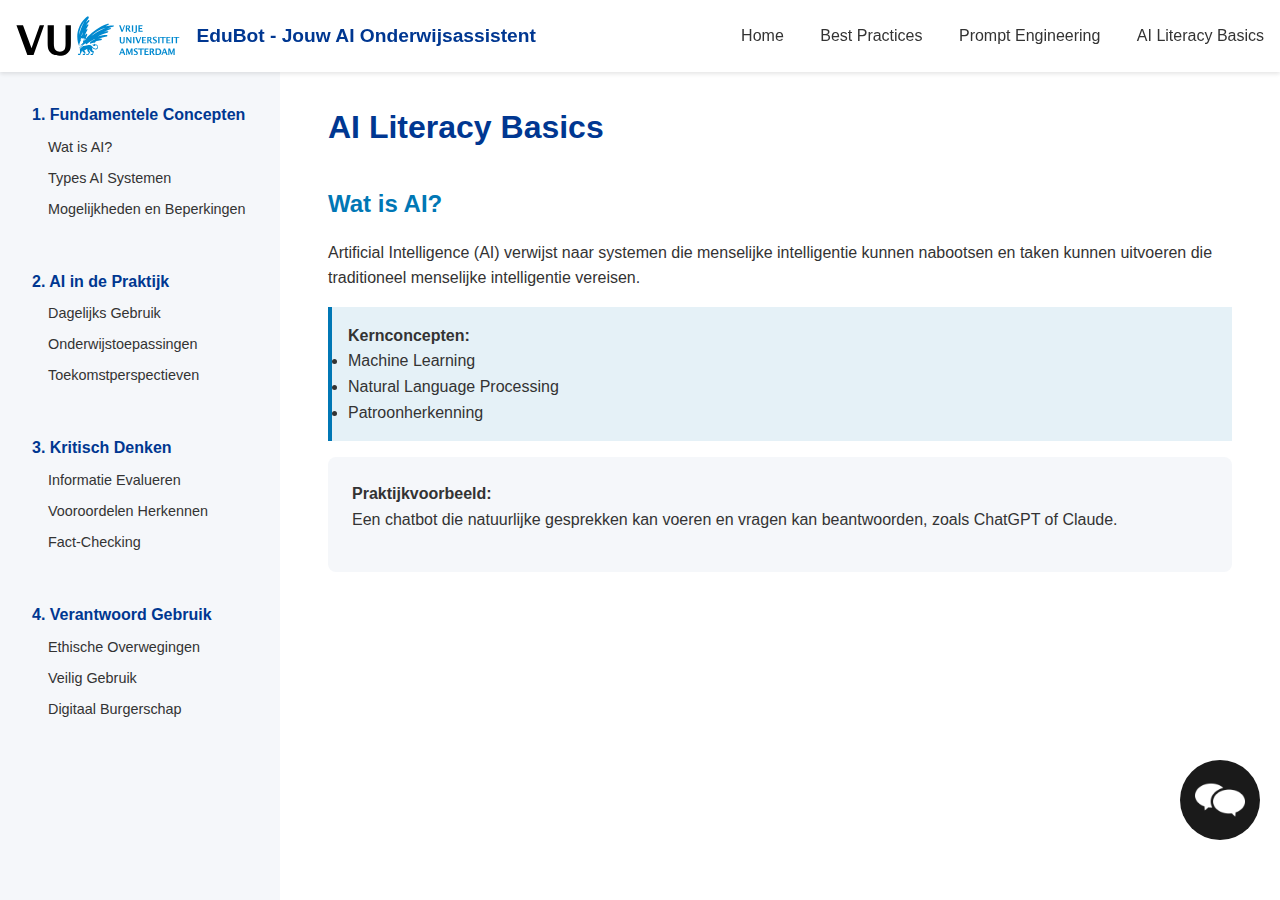
==== ai-literacy-basics.html @ 9614fad5 "Add CSS styles for article layout and chat interface" ====
<!DOCTYPE html>
<html lang="nl">
<head>
    <meta charset="UTF-8">
    <meta name="viewport" content="width=device-width, initial-scale=1.0">
    <title>AI Literacy Basics - EduBot</title>
    <link rel="stylesheet" href="article.css">
    <link rel="stylesheet" href="chatbot.css">
    <script type="importmap">
        {
          "imports": {
            "@google/generative-ai": "https://esm.run/@google/generative-ai"
          }
        }
    </script>
    <script type="module" src="main.js"></script>
</head>
<body>
    <section class="chat-window">
        <button class="close">x close</button>
        <div class="chat">
            <div class="model">
                <p>Hi, how can I help you?</p>
            </div>
        </div>
        <div class="input-area">
            <input placeholder="Ask me anything..." type="text">
            <button>
                <img src="send-icon.png" alt="Send">
            </button>
        </div>
    </section>

    <div class="chat-button">
        <img src="chat-icon.png" alt="Chat">
    </div>
    <header>
        <div class="header-content">
            <a href="index.html" class="logo">
                <img src="VU-logo-nobg.svg" alt="VU Logo" style="height: 40px;">
                EduBot - Jouw AI Onderwijsassistent
            </a>
            <nav>
                <a href="index.html">Home</a>
                <a href="best-practices.html">Best Practices</a>
                <a href="prompt-engineering.html">Prompt Engineering</a>
                <a href="ai-literacy-basics.html">AI Literacy Basics</a>
            </nav>
        </div>
    </header>
    <div class="container">
        <aside class="sidebar">
            <nav class="sidebar-nav">
                <div class="module-section">
                    <div class="module-title">1. Fundamentele Concepten</div>
                    <div class="module-items">
                        <a href="#what-is-ai">Wat is AI?</a>
                        <a href="#types">Types AI Systemen</a>
                        <a href="#capabilities">Mogelijkheden en Beperkingen</a>
                    </div>
                </div>
                <div class="module-section">
                    <div class="module-title">2. AI in de Praktijk</div>
                    <div class="module-items">
                        <a href="#daily-use">Dagelijks Gebruik</a>
                        <a href="#education">Onderwijstoepassingen</a>
                        <a href="#future">Toekomstperspectieven</a>
                    </div>
                </div>
                <div class="module-section">
                    <div class="module-title">3. Kritisch Denken</div>
                    <div class="module-items">
                        <a href="#evaluation">Informatie Evalueren</a>
                        <a href="#bias">Vooroordelen Herkennen</a>
                        <a href="#fact-checking">Fact-Checking</a>
                    </div>
                </div>
                <div class="module-section">
                    <div class="module-title">4. Verantwoord Gebruik</div>
                    <div class="module-items">
                        <a href="#ethics">Ethische Overwegingen</a>
                        <a href="#safety">Veilig Gebruik</a>
                        <a href="#digital-citizenship">Digitaal Burgerschap</a>
                    </div>
                </div>
            </nav>
        </aside>
        <main>
            <h1>AI Literacy Basics</h1>
            
            <section id="what-is-ai" class="content-section">
                <h2>Wat is AI?</h2>
                <p>Artificial Intelligence (AI) verwijst naar systemen die menselijke intelligentie kunnen nabootsen en taken kunnen uitvoeren die traditioneel menselijke intelligentie vereisen.</p>
                
                <div class="tip-box">
                    <strong>Kernconcepten:</strong>
                    <ul>
                        <li>Machine Learning</li>
                        <li>Natural Language Processing</li>
                        <li>Patroonherkenning</li>
                    </ul>
                </div>

                <div class="example-box">
                    <strong>Praktijkvoorbeeld:</strong>
                    <p>Een chatbot die natuurlijke gesprekken kan voeren en vragen kan beantwoorden, zoals ChatGPT of Claude.</p>
                </div>
            </section>

            <!-- Additional sections would continue here -->
        </main>
    </div>
</body>
</html>
---- article.css ----
:root {
    --primary-color: #0077B5;
    --secondary-color: #003791;
    --background-light: #f5f7fa;
    --text-color: #333;
    --sidebar-width: 280px;
}

* {
    margin: 0;
    padding: 0;
    box-sizing: border-box;
}

body {
    font-family: 'Segoe UI', Tahoma, Geneva, Verdana, sans-serif;
    line-height: 1.6;
    color: var(--text-color);
}

header {
    background-color: white;
    box-shadow: 0 2px 4px rgba(0,0,0,0.1);
    position: fixed;
    width: 100%;
    top: 0;
    z-index: 1000;
}

.header-content {
    max-width: 1400px;
    margin: 0 auto;
    padding: 1rem;
    display: flex;
    justify-content: space-between;
    align-items: center;
}

.logo {
    display: flex;
    align-items: center;
    text-decoration: none;
    color: var(--secondary-color);
    font-weight: bold;
    font-size: 1.2rem;
    gap: 1rem;
}

header nav a {
    color: var(--text-color);
    text-decoration: none;
    margin-left: 2rem;
    transition: color 0.3s;
}

header nav a:hover {
    color: var(--primary-color);
}

.container {
    display: flex;
    margin-top: 70px;
}

.sidebar {
    width: var(--sidebar-width);
    height: calc(100vh - 70px);
    position: fixed;
    background-color: var(--background-light);
    padding: 2rem;
    overflow-y: auto;
}

.sidebar-nav {
    display: flex;
    flex-direction: column;
    gap: 1rem;
}

.module-section {
    margin-bottom: 2rem;
}

.module-title {
    font-weight: bold;
    color: var(--secondary-color);
    margin-bottom: 0.5rem;
    cursor: pointer;
}

.module-items {
    display: flex;
    flex-direction: column;
    gap: 0.5rem;
    margin-left: 1rem;
}

.module-items a {
    color: var(--text-color);
    text-decoration: none;
    font-size: 0.9rem;
    transition: color 0.3s;
}

.module-items a:hover {
    color: var(--primary-color);
}

main {
    margin-left: var(--sidebar-width);
    padding: 2rem 3rem;
    max-width: 1200px;
}

.content-section {
    margin-bottom: 3rem;
}

h1 {
    color: var(--secondary-color);
    margin-bottom: 1.5rem;
}

h2 {
    color: var(--primary-color);
    margin: 2rem 0 1rem;
}

p {
    margin-bottom: 1rem;
}

.example-box {
    background-color: var(--background-light);
    padding: 1.5rem;
    border-radius: 8px;
    margin: 1rem 0;
}

.tip-box {
    border-left: 4px solid var(--primary-color);
    padding: 1rem;
    background-color: rgba(0,119,181,0.1);
    margin: 1rem 0;
}
---- chatbot.css ----
:root {
    --grey: #f5f5f5;
    --blue: #3d88f9;
    --black: #1a1a1a;
}

body.chat-open {
    .chat-window {
        display: flex;
    }
}

.chat-button {
    position: absolute;
    bottom: 60px;
    right: 20px;
    z-index: 998;
    background-color: var(--black);
    color: white;
    height: 80px;
    width: 80px;
    border-radius: 100%;
    display: flex;
    justify-content: center;
    align-items: center;
    cursor: pointer;

    img {
        width: 50px;
    };

    &:hover {
        box-shadow: rgba(0, 0, 0, 0.24) 0px 3px 8px;
    }
}

.chat-window {

    * {
        font-family: "Raleway", sans-serif;
    }
    display: none;
    box-shadow: rgba(0, 0, 0, 0.24) 0px 3px 8px;
    border-radius: 20px;
    background-color: white;
    z-index: 999;
    position: absolute;
    bottom: 60px;
    right: 20px;
    height: 600px;
    width: 360px;
    flex-direction: column;
    justify-content: space-between;

    .close {
        border: none;
        padding: 8px 0;
        background-color: var(--black);
        color: white;
        border-radius: 20px 20px 0 0;
        cursor: pointer;
    }

    .chat {
        flex: 1;
        padding: 0 8px;
        overflow-y: scroll;
        
        p {
            border-radius: 20px;
            width: 80%;
            margin: 8px 0;
            font-size: 16px;
            padding: 16px;
        } 

        div.model {

            p {
                background-color: var(--grey);
            }
        }

        div.user {
            display: flex;
            justify-content: flex-end;

            p {
                background-color: var(--blue);
                color: white;
            }
        }
        div.error {
            p {
                color: red;
                text-align: center;
                font-size: 14px;
            }
        }
    }

    .input-area {
        height: 70px;
        display: flex;
        justify-content: center;
        align-items: center;
        padding: 0 8px;
        border-top: 1px solid lightgray;

        input {
            height: 40px;
            flex: 1;
            border: none;
            background-color: var(--grey);
            border-radius: 20px;
            padding-left: 20px;
            font-size: 16px;
        }

        button {
            height: 40px;
            width: 40px;
            border-radius: 100%;
            border: none;
            margin-left: 12px;
            background-color: var(--blue);
            color: white;
            display: flex;
            justify-content: center;
            align-items: center;
            cursor: pointer;

            img {
                width: 18px
            }

            &:hover {
                box-shadow: rgba(0, 0, 0, 0.24) 0px 3px 8px;
            }
        }
    }
}


.loader {
    width: 40px;
    opacity: 0.4;
    aspect-ratio: 4;
    background: radial-gradient(circle closest-side,#000 90%,#0000) 0/calc(100%/3) 100% space;
    clip-path: inset(0 100% 0 0);
    animation: l1 1.5s steps(4) infinite;
  }
  @keyframes l1 {to{clip-path: inset(0 -34% 0 0)}}
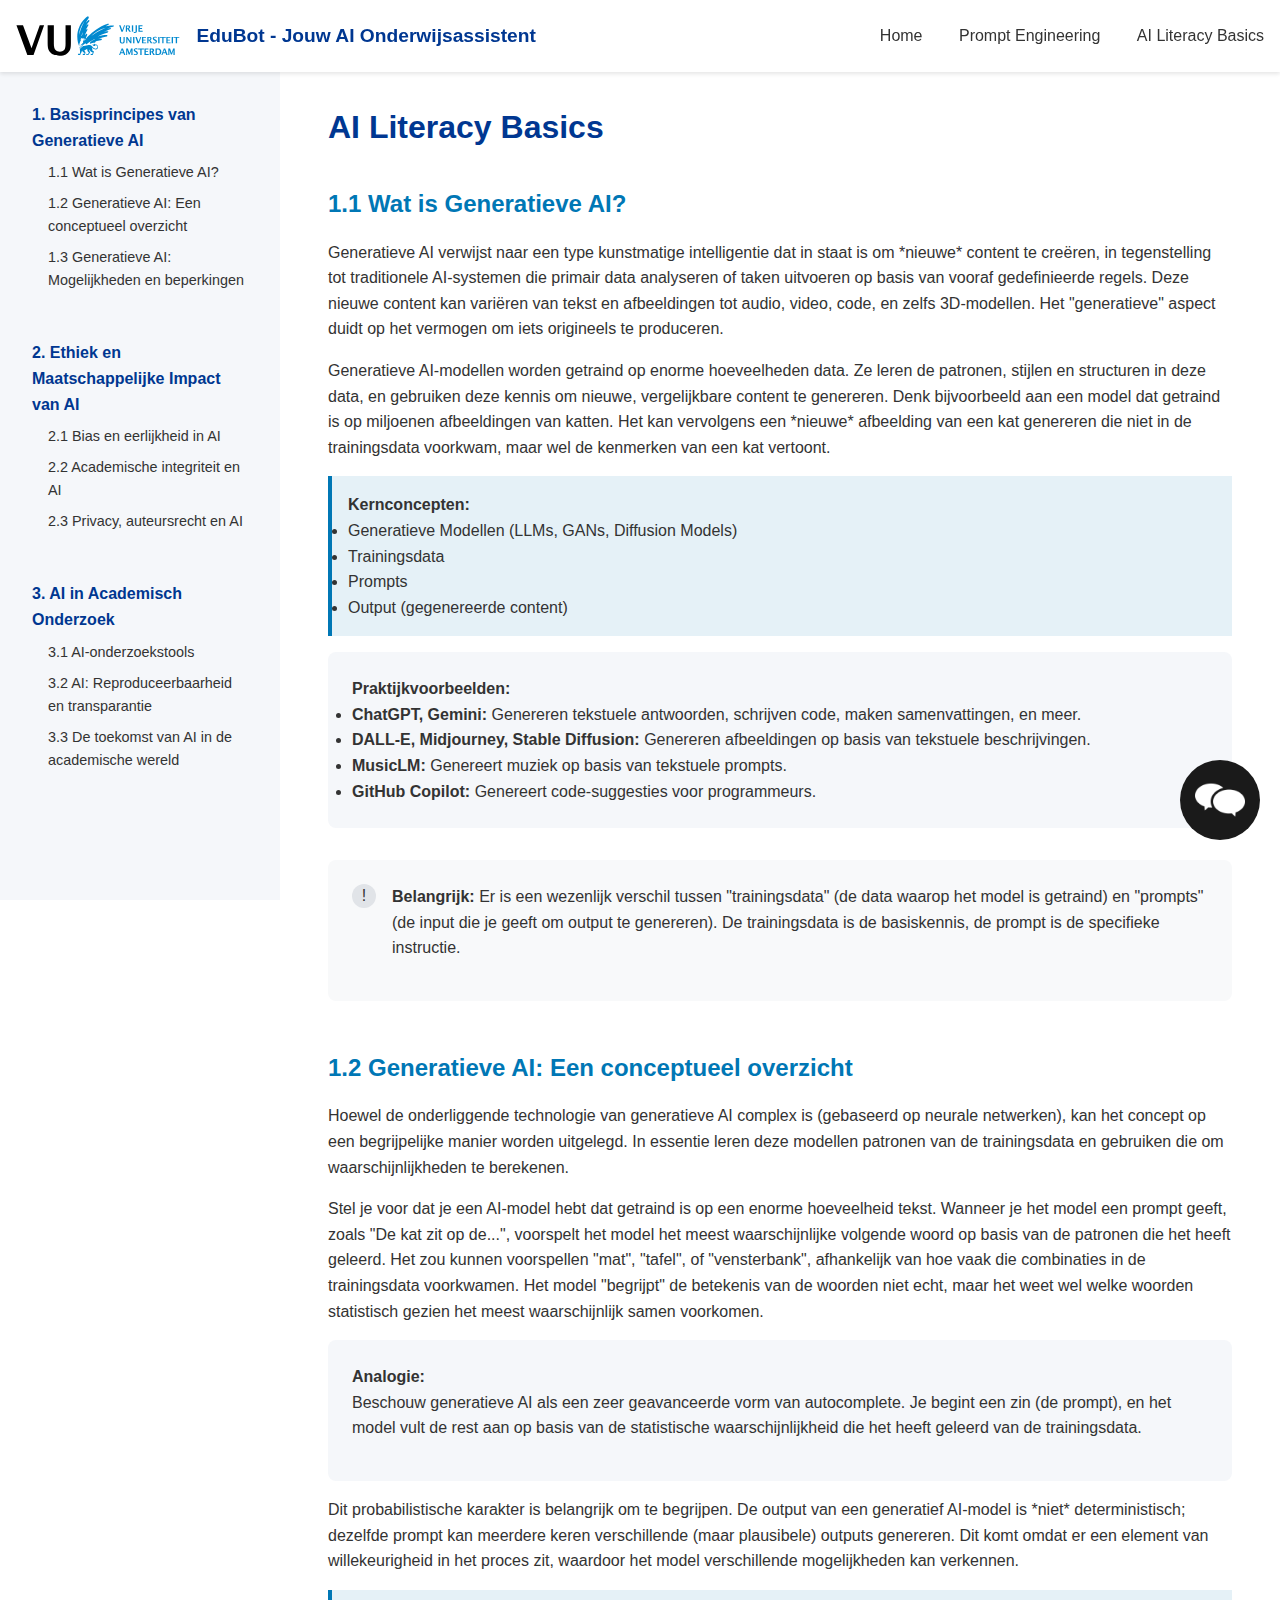
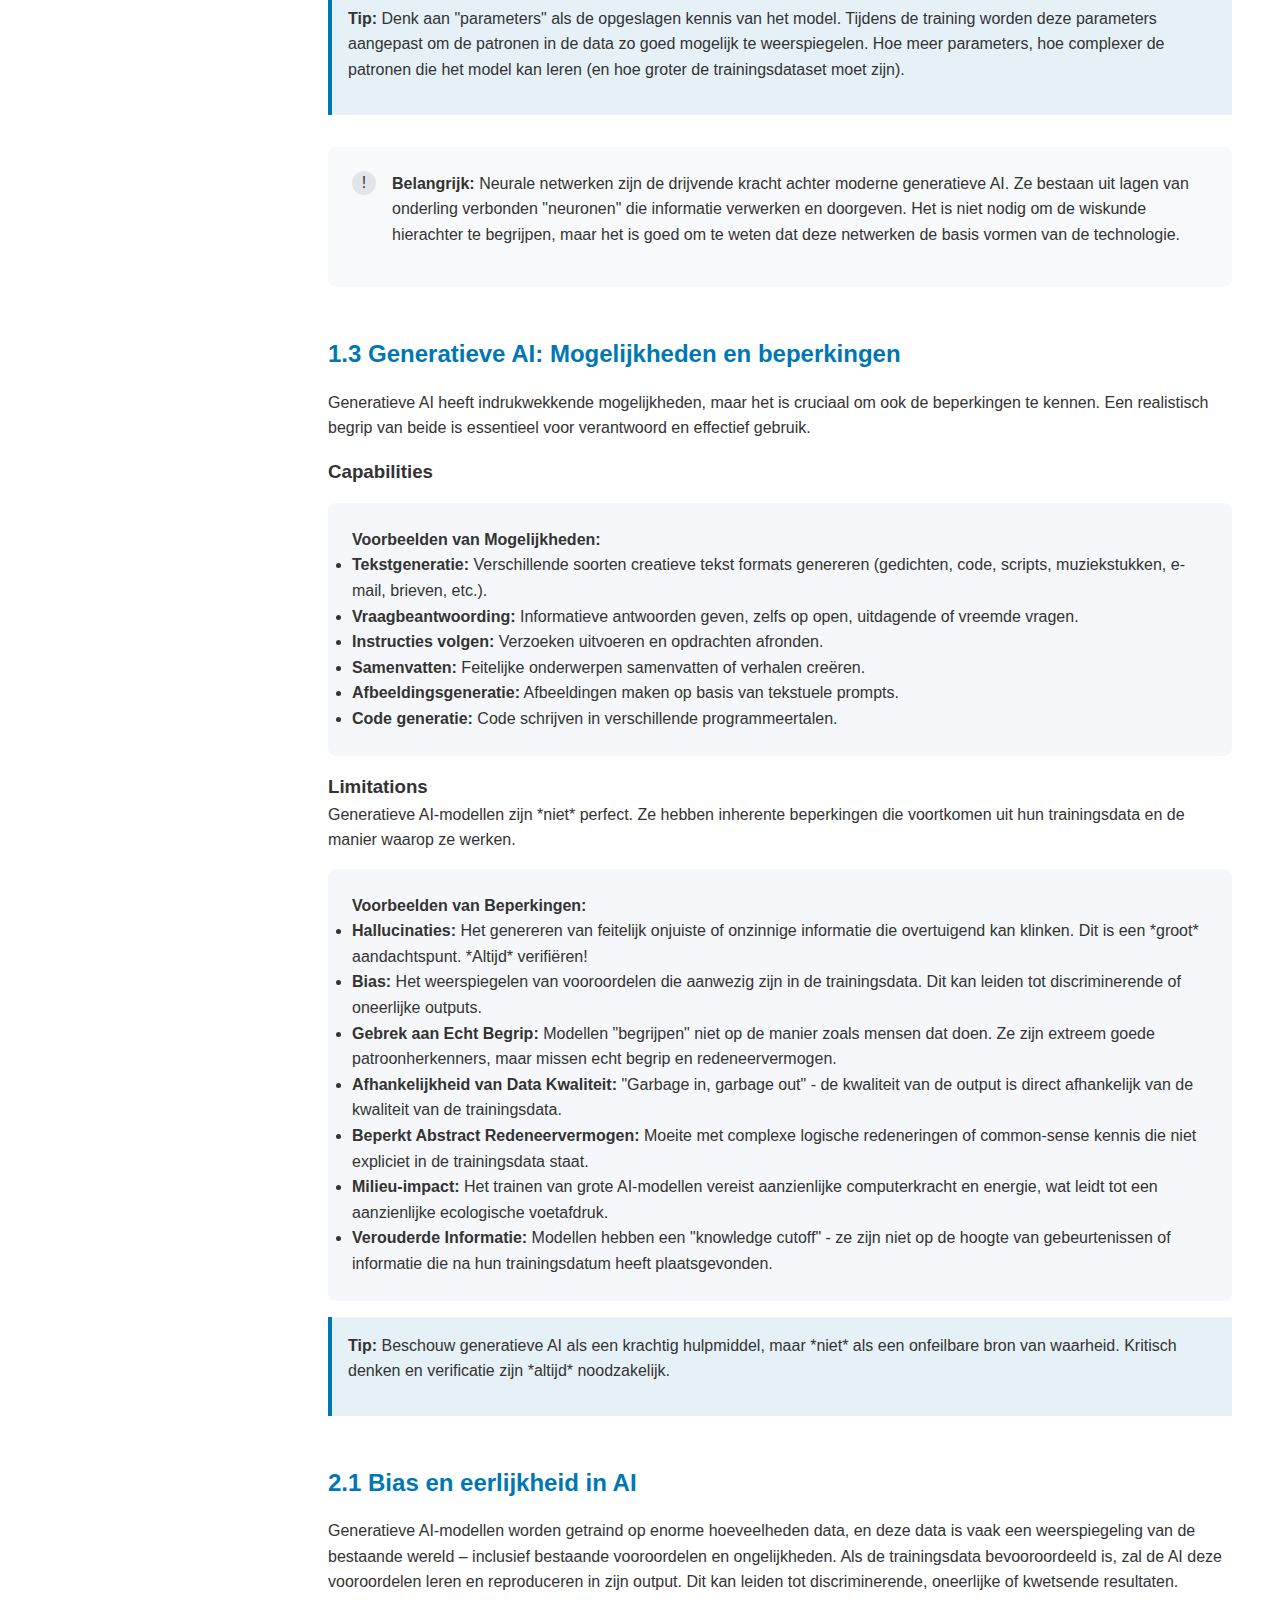
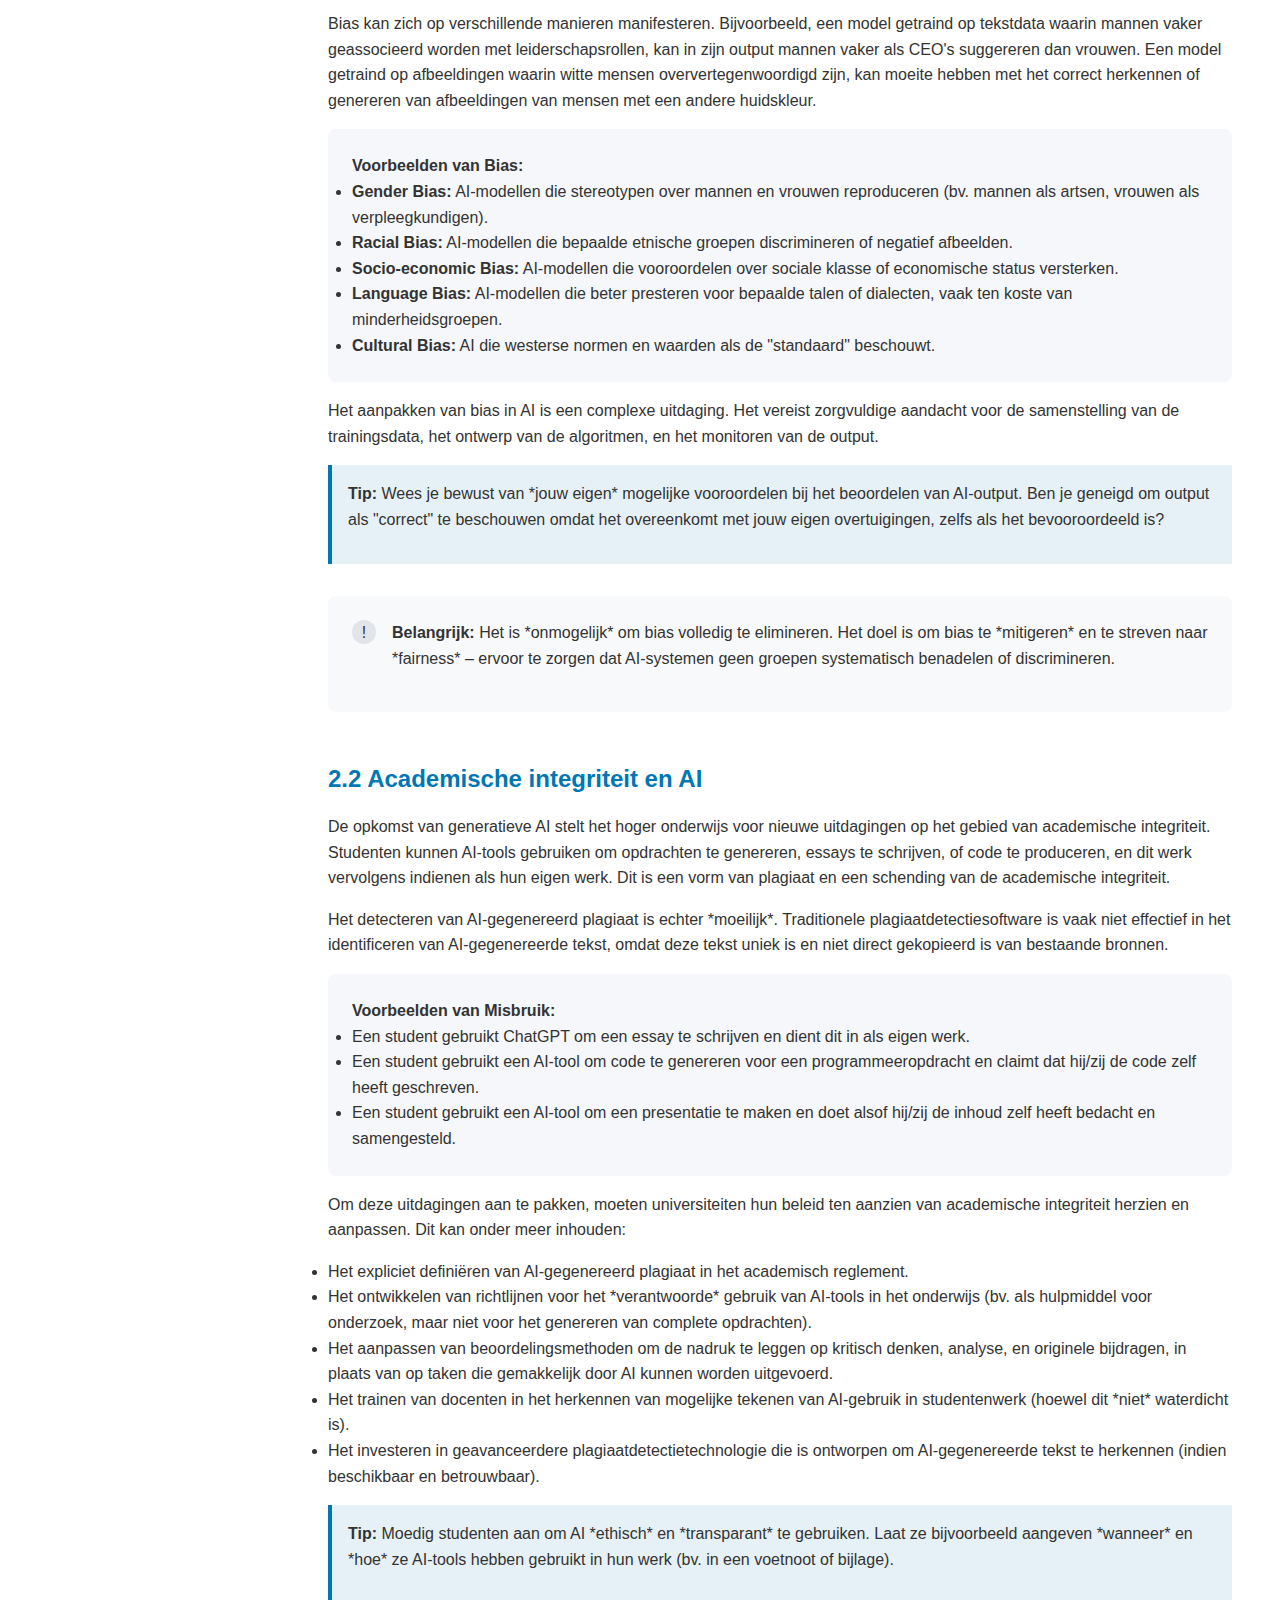
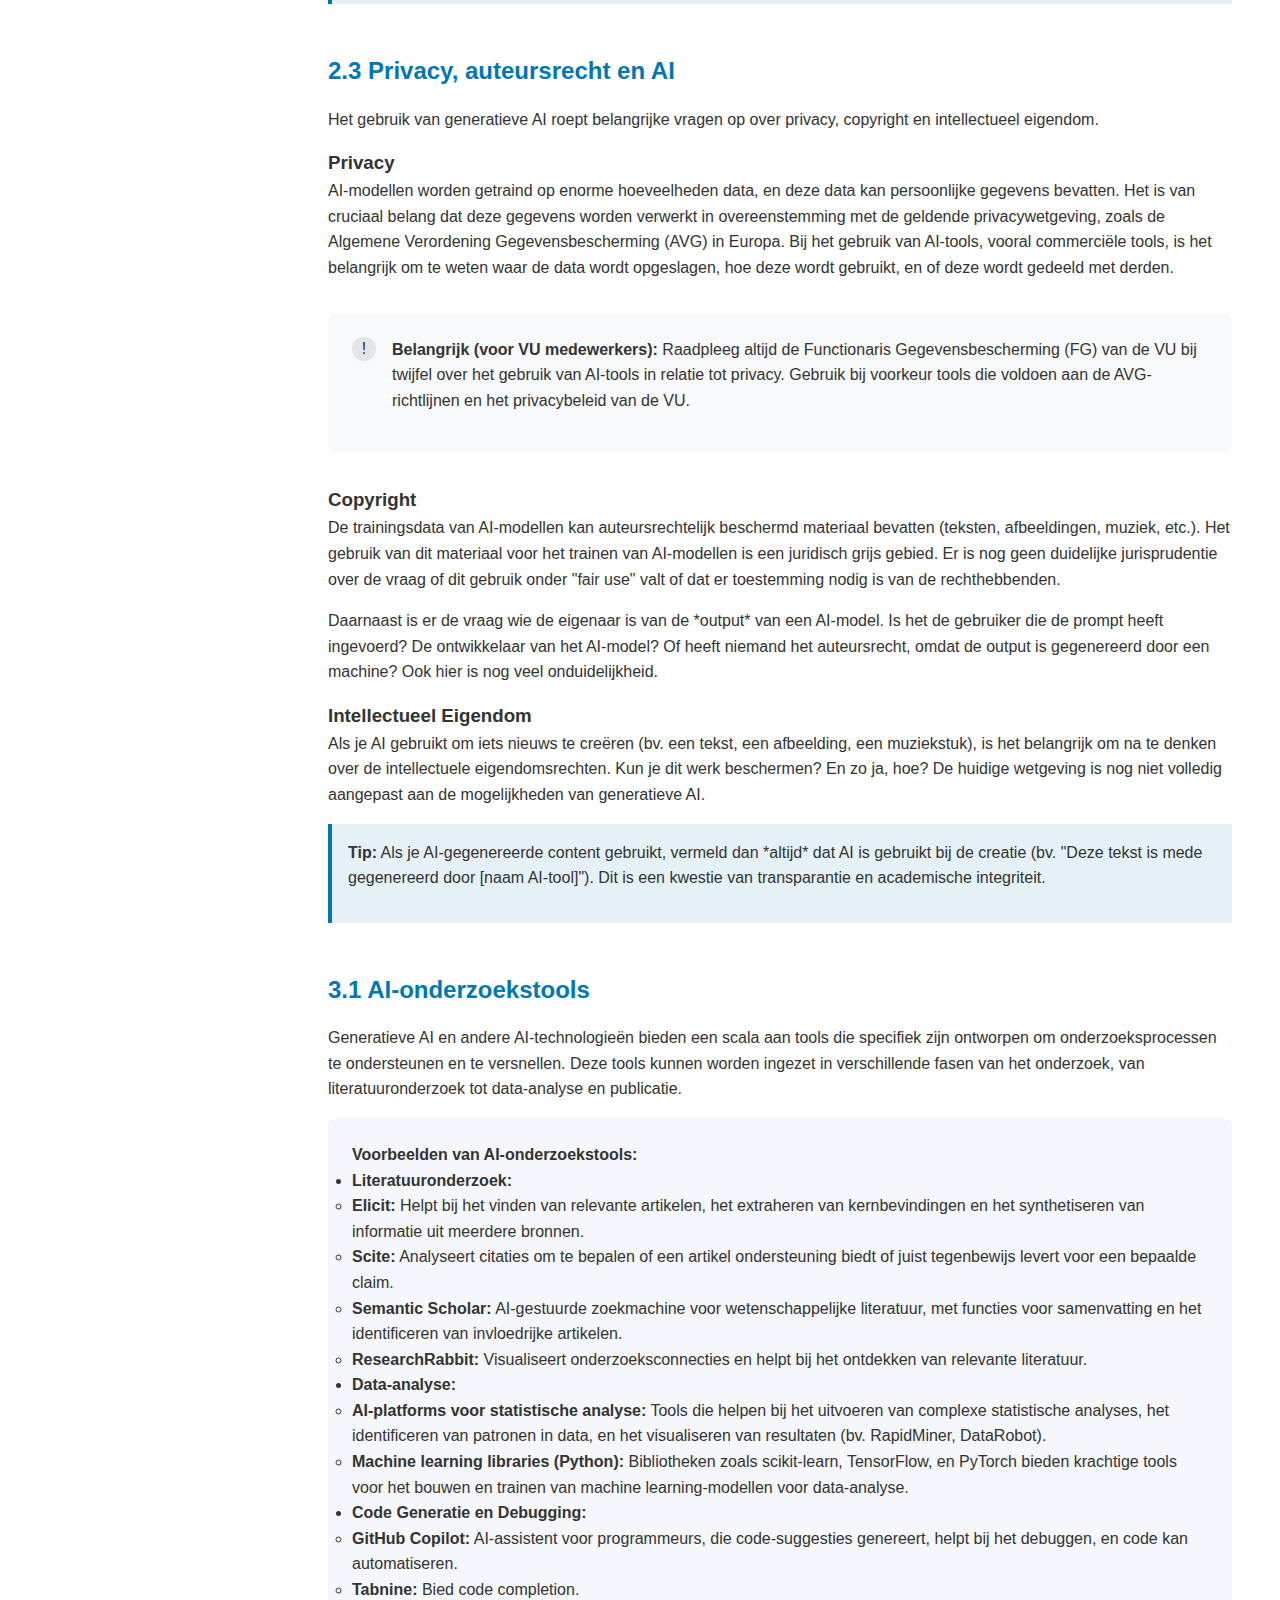
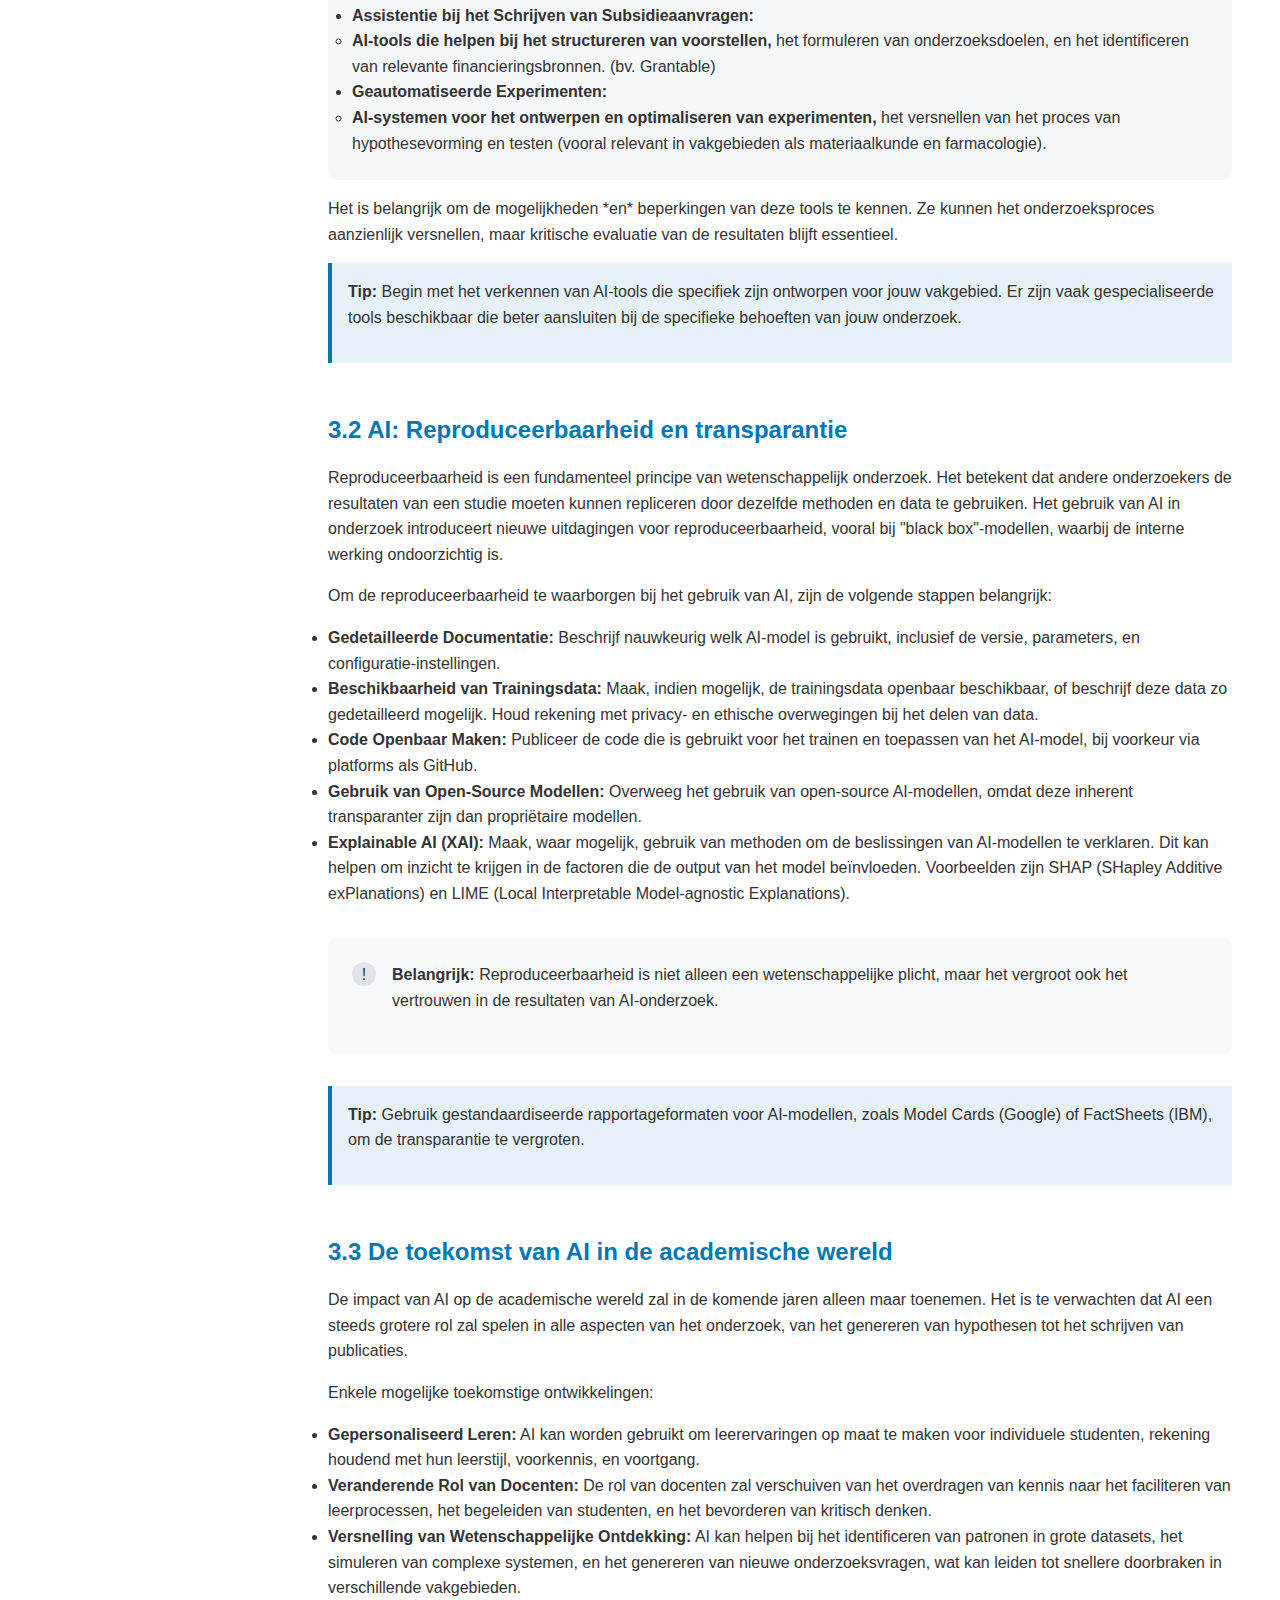
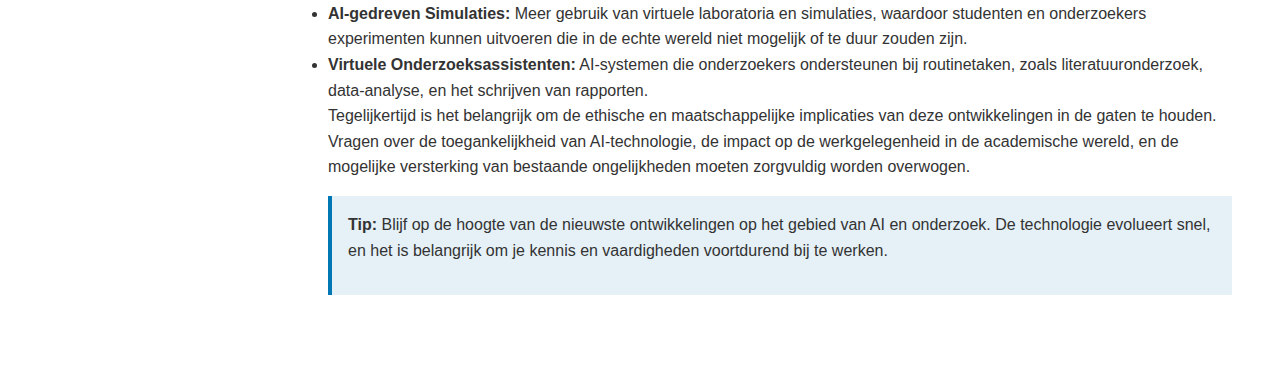
==== commit 5e0ac3db: "Add .gitignore and restructure file paths for images and styles" ====
--- a/ai-literacy-basics.html
+++ b/ai-literacy-basics.html
@@ -1,11 +1,12 @@
 <!DOCTYPE html>
 <html lang="nl">
+
 <head>
     <meta charset="UTF-8">
     <meta name="viewport" content="width=device-width, initial-scale=1.0">
     <title>AI Literacy Basics - EduBot</title>
-    <link rel="stylesheet" href="article.css">
-    <link rel="stylesheet" href="chatbot.css">
+    <link rel="stylesheet" href="css/article.css">
+    <link rel="stylesheet" href="css/chatbot.css">
     <script type="importmap">
         {
           "imports": {
@@ -15,6 +16,7 @@
     </script>
     <script type="module" src="main.js"></script>
 </head>
+
 <body>
     <section class="chat-window">
         <button class="close">x close</button>
@@ -26,23 +28,22 @@
         <div class="input-area">
             <input placeholder="Ask me anything..." type="text">
             <button>
-                <img src="send-icon.png" alt="Send">
+                <img src="images/send-icon.png" alt="Send">
             </button>
         </div>
     </section>
 
     <div class="chat-button">
-        <img src="chat-icon.png" alt="Chat">
+        <img src="images/chat-icon.png" alt="Chat">
     </div>
     <header>
         <div class="header-content">
             <a href="index.html" class="logo">
-                <img src="VU-logo-nobg.svg" alt="VU Logo" style="height: 40px;">
+                <img src="images/VU-logo-nobg.svg" alt="VU Logo" style="height: 40px;">
                 EduBot - Jouw AI Onderwijsassistent
             </a>
             <nav>
                 <a href="index.html">Home</a>
-                <a href="best-practices.html">Best Practices</a>
                 <a href="prompt-engineering.html">Prompt Engineering</a>
                 <a href="ai-literacy-basics.html">AI Literacy Basics</a>
             </nav>
@@ -52,63 +53,379 @@
         <aside class="sidebar">
             <nav class="sidebar-nav">
                 <div class="module-section">
-                    <div class="module-title">1. Fundamentele Concepten</div>
+                    <div class="module-title">1. Basisprincipes van Generatieve AI</div>
                     <div class="module-items">
-                        <a href="#what-is-ai">Wat is AI?</a>
-                        <a href="#types">Types AI Systemen</a>
-                        <a href="#capabilities">Mogelijkheden en Beperkingen</a>
+                        <a href="#generative-ai-what">1.1 Wat is Generatieve AI?</a>
+                        <a href="#generative-ai-overview">1.2 Generatieve AI: Een conceptueel overzicht</a>
+                        <a href="#generative-ai-capabilities">1.3 Generatieve AI: Mogelijkheden en beperkingen</a>
                     </div>
                 </div>
                 <div class="module-section">
-                    <div class="module-title">2. AI in de Praktijk</div>
+                    <div class="module-title">2. Ethiek en Maatschappelijke Impact van AI</div>
                     <div class="module-items">
-                        <a href="#daily-use">Dagelijks Gebruik</a>
-                        <a href="#education">Onderwijstoepassingen</a>
-                        <a href="#future">Toekomstperspectieven</a>
+                        <a href="#bias-and-fairness">2.1 Bias en eerlijkheid in AI</a>
+                        <a href="#academic-integrity">2.2 Academische integriteit en AI</a>
+                        <a href="#privacy-copyright">2.3 Privacy, auteursrecht en AI</a>
                     </div>
                 </div>
                 <div class="module-section">
-                    <div class="module-title">3. Kritisch Denken</div>
+                    <div class="module-title">3. AI in Academisch Onderzoek</div>
                     <div class="module-items">
-                        <a href="#evaluation">Informatie Evalueren</a>
-                        <a href="#bias">Vooroordelen Herkennen</a>
-                        <a href="#fact-checking">Fact-Checking</a>
-                    </div>
-                </div>
-                <div class="module-section">
-                    <div class="module-title">4. Verantwoord Gebruik</div>
-                    <div class="module-items">
-                        <a href="#ethics">Ethische Overwegingen</a>
-                        <a href="#safety">Veilig Gebruik</a>
-                        <a href="#digital-citizenship">Digitaal Burgerschap</a>
+                        <a href="#ai-research-tools">3.1 AI-onderzoekstools</a>
+                        <a href="#ai-reproducibility">3.2 AI: Reproduceerbaarheid en transparantie</a>
+                        <a href="#ai-future">3.3 De toekomst van AI in de academische wereld</a>
                     </div>
                 </div>
             </nav>
         </aside>
         <main>
             <h1>AI Literacy Basics</h1>
+
+            <section id="generative-ai-what" class="content-section">
+                <h2>1.1 Wat is Generatieve AI?</h2>
+                <p>
+                    Generatieve AI verwijst naar een type kunstmatige intelligentie dat in staat is om *nieuwe* content
+                    te creëren, in tegenstelling tot traditionele AI-systemen die primair data analyseren of taken
+                    uitvoeren op basis van vooraf gedefinieerde regels. Deze nieuwe content kan variëren van tekst en
+                    afbeeldingen tot audio, video, code, en zelfs 3D-modellen. Het "generatieve" aspect duidt op het
+                    vermogen om iets origineels te produceren.
+                </p>
+                <p>
+                    Generatieve AI-modellen worden getraind op enorme hoeveelheden data. Ze leren de patronen, stijlen
+                    en structuren in deze data, en gebruiken deze kennis om nieuwe, vergelijkbare content te genereren.
+                    Denk bijvoorbeeld aan een model dat getraind is op miljoenen afbeeldingen van katten. Het kan
+                    vervolgens een *nieuwe* afbeelding van een kat genereren die niet in de trainingsdata voorkwam, maar
+                    wel de kenmerken van een kat vertoont.
+                </p>
+
+                <div class="tip-box">
+                    <strong>Kernconcepten:</strong>
+                    <ul>
+                        <li>Generatieve Modellen (LLMs, GANs, Diffusion Models)</li>
+                        <li>Trainingsdata</li>
+                        <li>Prompts</li>
+                        <li>Output (gegenereerde content)</li>
+                    </ul>
+                </div>
+
+                <div class="example-box">
+                    <strong>Praktijkvoorbeelden:</strong>
+                    <ul>
+                        <li><strong>ChatGPT, Gemini:</strong> Genereren tekstuele antwoorden, schrijven code, maken
+                            samenvattingen, en meer.</li>
+                        <li><strong>DALL-E, Midjourney, Stable Diffusion:</strong> Genereren afbeeldingen op basis van
+                            tekstuele beschrijvingen.</li>
+                        <li><strong>MusicLM:</strong> Genereert muziek op basis van tekstuele prompts.</li>
+                        <li><strong>GitHub Copilot:</strong> Genereert code-suggesties voor programmeurs.</li>
+                    </ul>
+                </div>
+                <div class="note-box">
+                    <div class="note-icon">!</div>
+                    <div class="note-content">
+                        <p>
+                            <strong>Belangrijk:</strong> Er is een wezenlijk verschil tussen "trainingsdata" (de data
+                            waarop het model is getraind) en "prompts" (de input die je geeft om output te genereren).
+                            De trainingsdata is de basiskennis, de prompt is de specifieke instructie.
+                        </p>
+                    </div>
+                </div>
+            </section>
+
+            <section id="generative-ai-overview" class="content-section">
+                <h2>1.2 Generatieve AI: Een conceptueel overzicht</h2>
+                <p>
+                    Hoewel de onderliggende technologie van generatieve AI complex is (gebaseerd op neurale netwerken),
+                    kan het concept op een begrijpelijke manier worden uitgelegd. In essentie leren deze modellen
+                    patronen van de trainingsdata en gebruiken die om waarschijnlijkheden te berekenen.
+                </p>
+                <p>Stel je voor dat je een AI-model hebt dat getraind is op een enorme hoeveelheid tekst. Wanneer je het
+                    model een prompt geeft, zoals "De kat zit op de...", voorspelt het model het meest waarschijnlijke
+                    volgende woord op basis van de patronen die het heeft geleerd. Het zou kunnen voorspellen "mat",
+                    "tafel", of "vensterbank", afhankelijk van hoe vaak die combinaties in de trainingsdata voorkwamen.
+                    Het model "begrijpt" de betekenis van de woorden niet echt, maar het weet wel welke woorden
+                    statistisch gezien het meest waarschijnlijk samen voorkomen.
+                </p>
+                <div class="example-box">
+                    <strong>Analogie:</strong>
+                    <p>Beschouw generatieve AI als een zeer geavanceerde vorm van autocomplete. Je begint een zin (de
+                        prompt), en het model vult de rest aan op basis van de statistische waarschijnlijkheid die het
+                        heeft geleerd van de trainingsdata.</p>
+                </div>
+                <p>
+                    Dit probabilistische karakter is belangrijk om te begrijpen. De output van een generatief AI-model
+                    is *niet* deterministisch; dezelfde prompt kan meerdere keren verschillende (maar plausibele)
+                    outputs genereren. Dit komt omdat er een element van willekeurigheid in het proces zit, waardoor het
+                    model verschillende mogelijkheden kan verkennen.
+                </p>
+                <div class="tip-box">
+                    <p><strong>Tip:</strong> Denk aan "parameters" als de opgeslagen kennis van het model. Tijdens de
+                        training worden deze parameters aangepast om de patronen in de data zo goed mogelijk te
+                        weerspiegelen. Hoe meer parameters, hoe complexer de patronen die het model kan leren (en hoe
+                        groter de trainingsdataset moet zijn).</p>
+                </div>
+                <div class="note-box">
+                    <div class="note-icon">!</div>
+                    <div class="note-content">
+                        <p>
+                            <strong>Belangrijk:</strong> Neurale netwerken zijn de drijvende kracht achter moderne
+                            generatieve AI. Ze bestaan uit lagen van onderling verbonden "neuronen" die informatie
+                            verwerken en doorgeven. Het is niet nodig om de wiskunde hierachter te begrijpen, maar het
+                            is goed om te weten dat deze netwerken de basis vormen van de technologie.
+                        </p>
+                    </div>
+                </div>
+
+            </section>
+
+            <section id="generative-ai-capabilities" class="content-section">
+                <h2>1.3 Generatieve AI: Mogelijkheden en beperkingen</h2>
+                <p>
+                    Generatieve AI heeft indrukwekkende mogelijkheden, maar het is cruciaal om ook de beperkingen te
+                    kennen. Een realistisch begrip van beide is essentieel voor verantwoord en effectief gebruik.
+                </p>
+                <h3>Capabilities</h3>
+                <div class="example-box">
+                    <strong>Voorbeelden van Mogelijkheden:</strong>
+                    <ul>
+                        <li><strong>Tekstgeneratie:</strong> Verschillende soorten creatieve tekst formats genereren
+                            (gedichten, code, scripts, muziekstukken, e-mail, brieven, etc.).</li>
+                        <li><strong>Vraagbeantwoording:</strong> Informatieve antwoorden geven, zelfs op open,
+                            uitdagende of vreemde vragen.</li>
+                        <li><strong>Instructies volgen:</strong> Verzoeken uitvoeren en opdrachten afronden.</li>
+                        <li><strong>Samenvatten:</strong> Feitelijke onderwerpen samenvatten of verhalen creëren.</li>
+                        <li><strong>Afbeeldingsgeneratie:</strong> Afbeeldingen maken op basis van tekstuele prompts.
+                        </li>
+                        <li><strong>Code generatie:</strong> Code schrijven in verschillende programmeertalen.</li>
+                    </ul>
+                </div>
+
+                <h3>Limitations</h3>
+                <p>
+                    Generatieve AI-modellen zijn *niet* perfect. Ze hebben inherente beperkingen die voortkomen uit hun
+                    trainingsdata en de manier waarop ze werken.
+                </p>
+                <div class="example-box">
+                    <strong>Voorbeelden van Beperkingen:</strong>
+                    <ul>
+                        <li><strong>Hallucinaties:</strong> Het genereren van feitelijk onjuiste of onzinnige informatie
+                            die overtuigend kan klinken. Dit is een *groot* aandachtspunt. *Altijd* verifiëren!</li>
+                        <li><strong>Bias:</strong> Het weerspiegelen van vooroordelen die aanwezig zijn in de
+                            trainingsdata. Dit kan leiden tot discriminerende of oneerlijke outputs.</li>
+                        <li><strong>Gebrek aan Echt Begrip:</strong> Modellen "begrijpen" niet op de manier zoals mensen
+                            dat doen. Ze zijn extreem goede patroonherkenners, maar missen echt begrip en
+                            redeneervermogen.</li>
+                        <li><strong>Afhankelijkheid van Data Kwaliteit:</strong> "Garbage in, garbage out" - de
+                            kwaliteit van de output is direct afhankelijk van de kwaliteit van de trainingsdata.</li>
+                        <li><strong>Beperkt Abstract Redeneervermogen:</strong> Moeite met complexe logische
+                            redeneringen of common-sense kennis die niet expliciet in de trainingsdata staat.</li>
+                        <li><strong>Milieu-impact:</strong> Het trainen van grote AI-modellen vereist aanzienlijke
+                            computerkracht en energie, wat leidt tot een aanzienlijke ecologische voetafdruk.</li>
+                        <li><strong>Verouderde Informatie:</strong> Modellen hebben een "knowledge cutoff" - ze zijn
+                            niet op de hoogte van gebeurtenissen of informatie die na hun trainingsdatum heeft
+                            plaatsgevonden.</li>
+                    </ul>
+                </div>
+                <div class="tip-box">
+                    <p><strong>Tip:</strong> Beschouw generatieve AI als een krachtig hulpmiddel, maar *niet* als een
+                        onfeilbare bron van waarheid. Kritisch denken en verificatie zijn *altijd* noodzakelijk.</p>
+                </div>
+            </section>
+            <section id="bias-and-fairness" class="content-section">
+                <h2>2.1 Bias en eerlijkheid in AI</h2>
+                <p>
+                    Generatieve AI-modellen worden getraind op enorme hoeveelheden data, en deze data is vaak een weerspiegeling van de bestaande wereld – inclusief bestaande vooroordelen en ongelijkheden.  Als de trainingsdata bevooroordeeld is, zal de AI deze vooroordelen leren en reproduceren in zijn output.  Dit kan leiden tot discriminerende, oneerlijke of kwetsende resultaten.
+                </p>
+                <p>
+                    Bias kan zich op verschillende manieren manifesteren.  Bijvoorbeeld, een model getraind op tekstdata waarin mannen vaker geassocieerd worden met leiderschapsrollen, kan in zijn output mannen vaker als CEO's suggereren dan vrouwen.  Een model getraind op afbeeldingen waarin witte mensen oververtegenwoordigd zijn, kan moeite hebben met het correct herkennen of genereren van afbeeldingen van mensen met een andere huidskleur.
+                </p>
+                <div class="example-box">
+                    <strong>Voorbeelden van Bias:</strong>
+                    <ul>
+                        <li><strong>Gender Bias:</strong> AI-modellen die stereotypen over mannen en vrouwen reproduceren (bv. mannen als artsen, vrouwen als verpleegkundigen).</li>
+                        <li><strong>Racial Bias:</strong> AI-modellen die bepaalde etnische groepen discrimineren of negatief afbeelden.</li>
+                        <li><strong>Socio-economic Bias:</strong> AI-modellen die vooroordelen over sociale klasse of economische status versterken.</li>
+                        <li><strong>Language Bias:</strong> AI-modellen die beter presteren voor bepaalde talen of dialecten, vaak ten koste van minderheidsgroepen.</li>
+                        <li><strong>Cultural Bias:</strong> AI die westerse normen en waarden als de "standaard" beschouwt.</li>
+                    </ul>
+                </div>
+                <p>
+                    Het aanpakken van bias in AI is een complexe uitdaging.  Het vereist zorgvuldige aandacht voor de samenstelling van de trainingsdata, het ontwerp van de algoritmen, en het monitoren van de output.
+                </p>
+                 <div class="tip-box">
+                    <p><strong>Tip:</strong> Wees je bewust van *jouw eigen* mogelijke vooroordelen bij het beoordelen van AI-output.  Ben je geneigd om output als "correct" te beschouwen omdat het overeenkomt met jouw eigen overtuigingen, zelfs als het bevooroordeeld is?</p>
+                </div>
+                <div class="note-box">
+                    <div class="note-icon">!</div>
+                    <div class="note-content">
+                        <p>
+                            <strong>Belangrijk:</strong> Het is *onmogelijk* om bias volledig te elimineren.  Het doel is om bias te *mitigeren* en te streven naar *fairness* – ervoor te zorgen dat AI-systemen geen groepen systematisch benadelen of discrimineren.
+                        </p>
+                    </div>
+                </div>
+            </section>
             
-            <section id="what-is-ai" class="content-section">
-                <h2>Wat is AI?</h2>
-                <p>Artificial Intelligence (AI) verwijst naar systemen die menselijke intelligentie kunnen nabootsen en taken kunnen uitvoeren die traditioneel menselijke intelligentie vereisen.</p>
-                
-                <div class="tip-box">
-                    <strong>Kernconcepten:</strong>
-                    <ul>
-                        <li>Machine Learning</li>
-                        <li>Natural Language Processing</li>
-                        <li>Patroonherkenning</li>
-                    </ul>
-                </div>
-
-                <div class="example-box">
-                    <strong>Praktijkvoorbeeld:</strong>
-                    <p>Een chatbot die natuurlijke gesprekken kan voeren en vragen kan beantwoorden, zoals ChatGPT of Claude.</p>
-                </div>
-            </section>
-
-            <!-- Additional sections would continue here -->
+            <section id="academic-integrity" class="content-section">
+                <h2>2.2 Academische integriteit en AI</h2>
+                <p>
+                    De opkomst van generatieve AI stelt het hoger onderwijs voor nieuwe uitdagingen op het gebied van academische integriteit.  Studenten kunnen AI-tools gebruiken om opdrachten te genereren, essays te schrijven, of code te produceren, en dit werk vervolgens indienen als hun eigen werk.  Dit is een vorm van plagiaat en een schending van de academische integriteit.
+                </p>
+                <p>
+                   Het detecteren van AI-gegenereerd plagiaat is echter *moeilijk*.  Traditionele plagiaatdetectiesoftware is vaak niet effectief in het identificeren van AI-gegenereerde tekst, omdat deze tekst uniek is en niet direct gekopieerd is van bestaande bronnen.
+                </p>
+                 <div class="example-box">
+                    <strong>Voorbeelden van Misbruik:</strong>
+                    <ul>
+                        <li>Een student gebruikt ChatGPT om een essay te schrijven en dient dit in als eigen werk.</li>
+                        <li>Een student gebruikt een AI-tool om code te genereren voor een programmeeropdracht en claimt dat hij/zij de code zelf heeft geschreven.</li>
+                        <li>Een student gebruikt een AI-tool om een presentatie te maken en doet alsof hij/zij de inhoud zelf heeft bedacht en samengesteld.</li>
+                    </ul>
+                </div>
+                <p>
+                    Om deze uitdagingen aan te pakken, moeten universiteiten hun beleid ten aanzien van academische integriteit herzien en aanpassen.  Dit kan onder meer inhouden:
+                </p>
+                <ul>
+                    <li>Het expliciet definiëren van AI-gegenereerd plagiaat in het academisch reglement.</li>
+                    <li>Het ontwikkelen van richtlijnen voor het *verantwoorde* gebruik van AI-tools in het onderwijs (bv. als hulpmiddel voor onderzoek, maar niet voor het genereren van complete opdrachten).</li>
+                    <li>Het aanpassen van beoordelingsmethoden om de nadruk te leggen op kritisch denken, analyse, en originele bijdragen, in plaats van op taken die gemakkelijk door AI kunnen worden uitgevoerd.</li>
+                    <li>Het trainen van docenten in het herkennen van mogelijke tekenen van AI-gebruik in studentenwerk (hoewel dit *niet* waterdicht is).</li>
+                    <li>Het investeren in geavanceerdere plagiaatdetectietechnologie die is ontworpen om AI-gegenereerde tekst te herkennen (indien beschikbaar en betrouwbaar).</li>
+                </ul>
+                <div class="tip-box">
+                    <p><strong>Tip:</strong> Moedig studenten aan om AI *ethisch* en *transparant* te gebruiken.  Laat ze bijvoorbeeld aangeven *wanneer* en *hoe* ze AI-tools hebben gebruikt in hun werk (bv. in een voetnoot of bijlage).</p>
+                </div>
+            </section>
+            
+            <section id="privacy-copyright" class="content-section">
+                <h2>2.3 Privacy, auteursrecht en AI</h2>
+                <p>
+                    Het gebruik van generatieve AI roept belangrijke vragen op over privacy, copyright en intellectueel eigendom.
+                </p>
+                <h3>Privacy</h3>
+                <p>
+                    AI-modellen worden getraind op enorme hoeveelheden data, en deze data kan persoonlijke gegevens bevatten.  Het is van cruciaal belang dat deze gegevens worden verwerkt in overeenstemming met de geldende privacywetgeving, zoals de Algemene Verordening Gegevensbescherming (AVG) in Europa.  Bij het gebruik van AI-tools, vooral commerciële tools, is het belangrijk om te weten waar de data wordt opgeslagen, hoe deze wordt gebruikt, en of deze wordt gedeeld met derden.
+                </p>
+                <div class="note-box">
+                    <div class="note-icon">!</div>
+                    <div class="note-content">
+                        <p>
+                            <strong>Belangrijk (voor VU medewerkers):</strong> Raadpleeg altijd de Functionaris Gegevensbescherming (FG) van de VU bij twijfel over het gebruik van AI-tools in relatie tot privacy.  Gebruik bij voorkeur tools die voldoen aan de AVG-richtlijnen en het privacybeleid van de VU.
+                        </p>
+                    </div>
+                </div>
+                <h3>Copyright</h3>
+                <p>
+                    De trainingsdata van AI-modellen kan auteursrechtelijk beschermd materiaal bevatten (teksten, afbeeldingen, muziek, etc.).  Het gebruik van dit materiaal voor het trainen van AI-modellen is een juridisch grijs gebied.  Er is nog geen duidelijke jurisprudentie over de vraag of dit gebruik onder "fair use" valt of dat er toestemming nodig is van de rechthebbenden.
+                </p>
+                <p>
+                Daarnaast is er de vraag wie de eigenaar is van de *output* van een AI-model.  Is het de gebruiker die de prompt heeft ingevoerd?  De ontwikkelaar van het AI-model?  Of heeft niemand het auteursrecht, omdat de output is gegenereerd door een machine?  Ook hier is nog veel onduidelijkheid.
+                </p>
+                 <h3>Intellectueel Eigendom</h3>
+                 <p>
+                    Als je AI gebruikt om iets nieuws te creëren (bv. een tekst, een afbeelding, een muziekstuk), is het belangrijk om na te denken over de intellectuele eigendomsrechten.  Kun je dit werk beschermen?  En zo ja, hoe?  De huidige wetgeving is nog niet volledig aangepast aan de mogelijkheden van generatieve AI.
+                 </p>
+                <div class="tip-box">
+                    <p><strong>Tip:</strong> Als je AI-gegenereerde content gebruikt, vermeld dan *altijd* dat AI is gebruikt bij de creatie (bv. "Deze tekst is mede gegenereerd door [naam AI-tool]").  Dit is een kwestie van transparantie en academische integriteit.</p>
+                </div>
+            </section>
+            <section id="ai-research-tools" class="content-section">
+                <h2>3.1 AI-onderzoekstools</h2>
+                <p>
+                    Generatieve AI en andere AI-technologieën bieden een scala aan tools die specifiek zijn ontworpen om onderzoeksprocessen te ondersteunen en te versnellen. Deze tools kunnen worden ingezet in verschillende fasen van het onderzoek, van literatuuronderzoek tot data-analyse en publicatie.
+                </p>
+                <div class="example-box">
+                    <strong>Voorbeelden van AI-onderzoekstools:</strong>
+                    <ul>
+                        <li><strong>Literatuuronderzoek:</strong>
+                            <ul>
+                                <li><strong>Elicit:</strong> Helpt bij het vinden van relevante artikelen, het extraheren van kernbevindingen en het synthetiseren van informatie uit meerdere bronnen.</li>
+                                <li><strong>Scite:</strong> Analyseert citaties om te bepalen of een artikel ondersteuning biedt of juist tegenbewijs levert voor een bepaalde claim.</li>
+                                <li><strong>Semantic Scholar:</strong> AI-gestuurde zoekmachine voor wetenschappelijke literatuur, met functies voor samenvatting en het identificeren van invloedrijke artikelen.</li>
+                                <li><strong>ResearchRabbit:</strong> Visualiseert onderzoeksconnecties en helpt bij het ontdekken van relevante literatuur.</li>
+                            </ul>
+                        </li>
+                        <li><strong>Data-analyse:</strong>
+                            <ul>
+                                <li><strong>AI-platforms voor statistische analyse:</strong> Tools die helpen bij het uitvoeren van complexe statistische analyses, het identificeren van patronen in data, en het visualiseren van resultaten (bv. RapidMiner, DataRobot).</li>
+                                <li><strong>Machine learning libraries (Python):</strong> Bibliotheken zoals scikit-learn, TensorFlow, en PyTorch bieden krachtige tools voor het bouwen en trainen van machine learning-modellen voor data-analyse.</li>
+                            </ul>
+                        </li>
+                        <li><strong>Code Generatie en Debugging:</strong>
+                            <ul>
+                                <li><strong>GitHub Copilot:</strong> AI-assistent voor programmeurs, die code-suggesties genereert, helpt bij het debuggen, en code kan automatiseren.</li>
+                                 <li><strong>Tabnine:</strong> Bied code completion.</li>
+                            </ul>
+                        </li>
+                        <li><strong>Assistentie bij het Schrijven van Subsidieaanvragen:</strong>
+                            <ul>
+                                <li><strong>AI-tools die helpen bij het structureren van voorstellen,</strong> het formuleren van onderzoeksdoelen, en het identificeren van relevante financieringsbronnen. (bv. Grantable)</li>
+                            </ul>
+                        </li>
+                        <li><strong>Geautomatiseerde Experimenten:</strong>
+                            <ul>
+                                <li><strong>AI-systemen voor het ontwerpen en optimaliseren van experimenten,</strong> het versnellen van het proces van hypothesevorming en testen (vooral relevant in vakgebieden als materiaalkunde en farmacologie).</li>
+                            </ul>
+                        </li>
+                    </ul>
+                </div>
+                <p>
+                Het is belangrijk om de mogelijkheden *en* beperkingen van deze tools te kennen. Ze kunnen het onderzoeksproces aanzienlijk versnellen, maar kritische evaluatie van de resultaten blijft essentieel.
+                </p>
+                 <div class="tip-box">
+                    <p><strong>Tip:</strong> Begin met het verkennen van AI-tools die specifiek zijn ontworpen voor jouw vakgebied. Er zijn vaak gespecialiseerde tools beschikbaar die beter aansluiten bij de specifieke behoeften van jouw onderzoek.</p>
+                </div>
+            </section>
+            
+            <section id="ai-reproducibility" class="content-section">
+                <h2>3.2 AI: Reproduceerbaarheid en transparantie</h2>
+                <p>
+                    Reproduceerbaarheid is een fundamenteel principe van wetenschappelijk onderzoek. Het betekent dat andere onderzoekers de resultaten van een studie moeten kunnen repliceren door dezelfde methoden en data te gebruiken. Het gebruik van AI in onderzoek introduceert nieuwe uitdagingen voor reproduceerbaarheid, vooral bij "black box"-modellen, waarbij de interne werking ondoorzichtig is.
+                </p>
+                <p>
+                Om de reproduceerbaarheid te waarborgen bij het gebruik van AI, zijn de volgende stappen belangrijk:
+                </p>
+                <ul>
+                    <li><strong>Gedetailleerde Documentatie:</strong> Beschrijf nauwkeurig welk AI-model is gebruikt, inclusief de versie, parameters, en configuratie-instellingen.</li>
+                    <li><strong>Beschikbaarheid van Trainingsdata:</strong> Maak, indien mogelijk, de trainingsdata openbaar beschikbaar, of beschrijf deze data zo gedetailleerd mogelijk. Houd rekening met privacy- en ethische overwegingen bij het delen van data.</li>
+                    <li><strong>Code Openbaar Maken:</strong> Publiceer de code die is gebruikt voor het trainen en toepassen van het AI-model, bij voorkeur via platforms als GitHub.</li>
+                    <li><strong>Gebruik van Open-Source Modellen:</strong> Overweeg het gebruik van open-source AI-modellen, omdat deze inherent transparanter zijn dan propriëtaire modellen.</li>
+                    <li><strong>Explainable AI (XAI):</strong> Maak, waar mogelijk, gebruik van methoden om de beslissingen van AI-modellen te verklaren. Dit kan helpen om inzicht te krijgen in de factoren die de output van het model beïnvloeden. Voorbeelden zijn SHAP (SHapley Additive exPlanations) en LIME (Local Interpretable Model-agnostic Explanations).</li>
+                </ul>
+              <div class="note-box">
+                    <div class="note-icon">!</div>
+                    <div class="note-content">
+                        <p>
+                            <strong>Belangrijk:</strong> Reproduceerbaarheid is niet alleen een wetenschappelijke plicht, maar het vergroot ook het vertrouwen in de resultaten van AI-onderzoek.
+                        </p>
+                    </div>
+                </div>
+                <div class="tip-box">
+                    <p><strong>Tip:</strong> Gebruik gestandaardiseerde rapportageformaten voor AI-modellen, zoals Model Cards (Google) of FactSheets (IBM), om de transparantie te vergroten.</p>
+                </div>
+            </section>
+            
+            <section id="ai-future" class="content-section">
+                <h2>3.3 De toekomst van AI in de academische wereld</h2>
+                <p>
+                    De impact van AI op de academische wereld zal in de komende jaren alleen maar toenemen. Het is te verwachten dat AI een steeds grotere rol zal spelen in alle aspecten van het onderzoek, van het genereren van hypothesen tot het schrijven van publicaties.
+                </p>
+                <p>
+                    Enkele mogelijke toekomstige ontwikkelingen:
+                </p>
+                <ul>
+                    <li><strong>Gepersonaliseerd Leren:</strong> AI kan worden gebruikt om leerervaringen op maat te maken voor individuele studenten, rekening houdend met hun leerstijl, voorkennis, en voortgang.</li>
+                    <li><strong>Veranderende Rol van Docenten:</strong> De rol van docenten zal verschuiven van het overdragen van kennis naar het faciliteren van leerprocessen, het begeleiden van studenten, en het bevorderen van kritisch denken.</li>
+                    <li><strong>Versnelling van Wetenschappelijke Ontdekking:</strong> AI kan helpen bij het identificeren van patronen in grote datasets, het simuleren van complexe systemen, en het genereren van nieuwe onderzoeksvragen, wat kan leiden tot snellere doorbraken in verschillende vakgebieden.</li>
+                    <li><strong>AI-gedreven Simulaties:</strong> Meer gebruik van virtuele laboratoria en simulaties, waardoor studenten en onderzoekers experimenten kunnen uitvoeren die in de echte wereld niet mogelijk of te duur zouden zijn.</li>
+                    <li><strong>Virtuele Onderzoeksassistenten:</strong> AI-systemen die onderzoekers ondersteunen bij routinetaken, zoals literatuuronderzoek, data-analyse, en het schrijven van rapporten.</li>
+                </ul>
+                <p>Tegelijkertijd is het belangrijk om de ethische en maatschappelijke implicaties van deze ontwikkelingen in de gaten te houden. Vragen over de toegankelijkheid van AI-technologie, de impact op de werkgelegenheid in de academische wereld, en de mogelijke versterking van bestaande ongelijkheden moeten zorgvuldig worden overwogen.</p>
+            
+                <div class="tip-box">
+                    <p><strong>Tip:</strong> Blijf op de hoogte van de nieuwste ontwikkelingen op het gebied van AI en onderzoek. De technologie evolueert snel, en het is belangrijk om je kennis en vaardigheden voortdurend bij te werken.</p>
+                </div>
+            </section>
         </main>
     </div>
 </body>
+
 </html>--- a/css/article.css
+++ b/css/article.css
@@ -0,0 +1,237 @@
+:root {
+    --primary-color: #0077B5;
+    --secondary-color: #003791;
+    --background-light: #f5f7fa;
+    --text-color: #333;
+    --sidebar-width: 280px;
+}
+
+* {
+    margin: 0;
+    padding: 0;
+    box-sizing: border-box;
+}
+
+body {
+    font-family: 'Segoe UI', Tahoma, Geneva, Verdana, sans-serif;
+    line-height: 1.6;
+    color: var(--text-color);
+}
+
+header {
+    background-color: white;
+    box-shadow: 0 2px 4px rgba(0,0,0,0.1);
+    position: fixed;
+    width: 100%;
+    top: 0;
+    z-index: 1000;
+}
+
+.header-content {
+    max-width: 1400px;
+    margin: 0 auto;
+    padding: 1rem;
+    display: flex;
+    justify-content: space-between;
+    align-items: center;
+}
+
+.logo {
+    display: flex;
+    align-items: center;
+    text-decoration: none;
+    color: var(--secondary-color);
+    font-weight: bold;
+    font-size: 1.2rem;
+    gap: 1rem;
+}
+
+header nav a {
+    color: var(--text-color);
+    text-decoration: none;
+    margin-left: 2rem;
+    transition: color 0.3s;
+}
+
+header nav a:hover {
+    color: var(--primary-color);
+}
+
+.container {
+    display: flex;
+    margin-top: 70px;
+}
+
+.sidebar {
+    width: var(--sidebar-width);
+    height: calc(100vh - 70px);
+    position: fixed;
+    background-color: var(--background-light);
+    padding: 2rem;
+    overflow-y: auto;
+}
+
+.sidebar-nav {
+    display: flex;
+    flex-direction: column;
+    gap: 1rem;
+}
+
+.module-section {
+    margin-bottom: 2rem;
+}
+
+.module-title {
+    font-weight: bold;
+    color: var(--secondary-color);
+    margin-bottom: 0.5rem;
+    cursor: pointer;
+}
+
+.module-items {
+    display: flex;
+    flex-direction: column;
+    gap: 0.5rem;
+    margin-left: 1rem;
+}
+
+.module-items a {
+    color: var(--text-color);
+    text-decoration: none;
+    font-size: 0.9rem;
+    transition: color 0.3s;
+}
+
+.module-items a:hover {
+    color: var(--primary-color);
+}
+
+main {
+    margin-left: var(--sidebar-width);
+    padding: 2rem 3rem;
+    max-width: 1200px;
+}
+
+.content-section {
+    margin-bottom: 3rem;
+}
+
+h1 {
+    color: var(--secondary-color);
+    margin-bottom: 1.5rem;
+}
+
+h2 {
+    color: var(--primary-color);
+    margin: 2rem 0 1rem;
+}
+
+p {
+    margin-bottom: 1rem;
+}
+
+.example-box {
+    background-color: var(--background-light);
+    padding: 1.5rem;
+    border-radius: 8px;
+    margin: 1rem 0;
+}
+
+.tip-box {
+    border-left: 4px solid var(--primary-color);
+    padding: 1rem;
+    background-color: rgba(0,119,181,0.1);
+    margin: 1rem 0;
+}
+
+.prompt-container {
+    margin: 2rem 0;
+    font-family: 'Segoe UI', Tahoma, Geneva, Verdana, sans-serif;
+}
+
+.prompt-box, .ai-output-box {
+    background-color: #f5f7fa;
+    border-radius: 8px;
+    padding: 1.5rem;
+    margin: 1rem 0;
+    position: relative;
+}
+
+.box-header {
+    display: flex;
+    justify-content: space-between;
+    align-items: center;
+    margin-bottom: 1rem;
+    padding-bottom: 0.5rem;
+    border-bottom: 1px solid #e1e4e8;
+}
+
+.box-title {
+    display: flex;
+    align-items: center;
+    gap: 0.5rem;
+    font-weight: 600;
+    color: #333;
+}
+
+.icon {
+    width: 24px;
+    height: 24px;
+    border-radius: 50%;
+    background-color: #e1e4e8;
+    display: flex;
+    align-items: center;
+    justify-content: center;
+}
+
+.copy-button {
+    background: transparent;
+    border: none;
+    cursor: pointer;
+    display: flex;
+    align-items: center;
+    gap: 0.25rem;
+    color: #666;
+    font-size: 0.9rem;
+}
+
+.copy-button:hover {
+    color: #0077B5;
+}
+
+.content {
+    font-family: 'Courier New', Courier, monospace;
+    line-height: 1.6;
+    color: #333;
+    margin: 0;
+}
+
+.ai-output-box .content {
+    background-color: #90EE90;
+    padding: 1rem;
+    border-radius: 4px;
+}
+
+/* Note box styles */
+.note-box {
+    background-color: #f8f9fa;
+    padding: 1.5rem;
+    border-radius: 8px;
+    margin: 2rem 0;
+    display: flex;
+    gap: 1rem;
+}
+
+.note-icon {
+    width: 24px;
+    height: 24px;
+    background-color: #e1e4e8;
+    border-radius: 50%;
+    display: flex;
+    align-items: center;
+    justify-content: center;
+}
+
+.note-content {
+    flex: 1;
+}--- a/css/chatbot.css
+++ b/css/chatbot.css
@@ -0,0 +1,153 @@
+:root {
+    --grey: #f5f5f5;
+    --blue: #3d88f9;
+    --black: #1a1a1a;
+}
+
+body.chat-open {
+    .chat-window {
+        display: flex;
+    }
+}
+
+.chat-button {
+    position: fixed;
+    bottom: 60px;
+    right: 20px;
+    z-index: 998;
+    background-color: var(--black);
+    color: white;
+    height: 80px;
+    width: 80px;
+    border-radius: 100%;
+    display: flex;
+    justify-content: center;
+    align-items: center;
+    cursor: pointer;
+
+    img {
+        width: 50px;
+    };
+
+    &:hover {
+        box-shadow: rgba(0, 0, 0, 0.24) 0px 3px 8px;
+    }
+}
+
+.chat-window {
+
+    * {
+        font-family: "Raleway", sans-serif;
+    }
+    display: none;
+    box-shadow: rgba(0, 0, 0, 0.24) 0px 3px 8px;
+    border-radius: 20px;
+    background-color: white;
+    z-index: 999;
+    position: fixed;
+    bottom: 60px;
+    right: 20px;
+    height: 600px;
+    width: 360px;
+    flex-direction: column;
+    justify-content: space-between;
+
+    .close {
+        border: none;
+        padding: 8px 0;
+        background-color: var(--black);
+        color: white;
+        border-radius: 20px 20px 0 0;
+        cursor: pointer;
+    }
+
+    .chat {
+        flex: 1;
+        padding: 0 8px;
+        overflow-y: scroll;
+        
+        p {
+            border-radius: 20px;
+            width: 80%;
+            margin: 8px 0;
+            font-size: 16px;
+            padding: 16px;
+        } 
+
+        div.model {
+
+            p {
+                background-color: var(--grey);
+            }
+        }
+
+        div.user {
+            display: flex;
+            justify-content: flex-end;
+
+            p {
+                background-color: var(--blue);
+                color: white;
+            }
+        }
+        div.error {
+            p {
+                color: red;
+                text-align: center;
+                font-size: 14px;
+            }
+        }
+    }
+
+    .input-area {
+        height: 70px;
+        display: flex;
+        justify-content: center;
+        align-items: center;
+        padding: 0 8px;
+        border-top: 1px solid lightgray;
+
+        input {
+            height: 40px;
+            flex: 1;
+            border: none;
+            background-color: var(--grey);
+            border-radius: 20px;
+            padding-left: 20px;
+            font-size: 16px;
+        }
+
+        button {
+            height: 40px;
+            width: 40px;
+            border-radius: 100%;
+            border: none;
+            margin-left: 12px;
+            background-color: var(--blue);
+            color: white;
+            display: flex;
+            justify-content: center;
+            align-items: center;
+            cursor: pointer;
+
+            img {
+                width: 18px
+            }
+
+            &:hover {
+                box-shadow: rgba(0, 0, 0, 0.24) 0px 3px 8px;
+            }
+        }
+    }
+}
+
+
+.loader {
+    width: 40px;
+    opacity: 0.4;
+    aspect-ratio: 4;
+    background: radial-gradient(circle closest-side,#000 90%,#0000) 0/calc(100%/3) 100% space;
+    clip-path: inset(0 100% 0 0);
+    animation: l1 1.5s steps(4) infinite;
+  }
+  @keyframes l1 {to{clip-path: inset(0 -34% 0 0)}}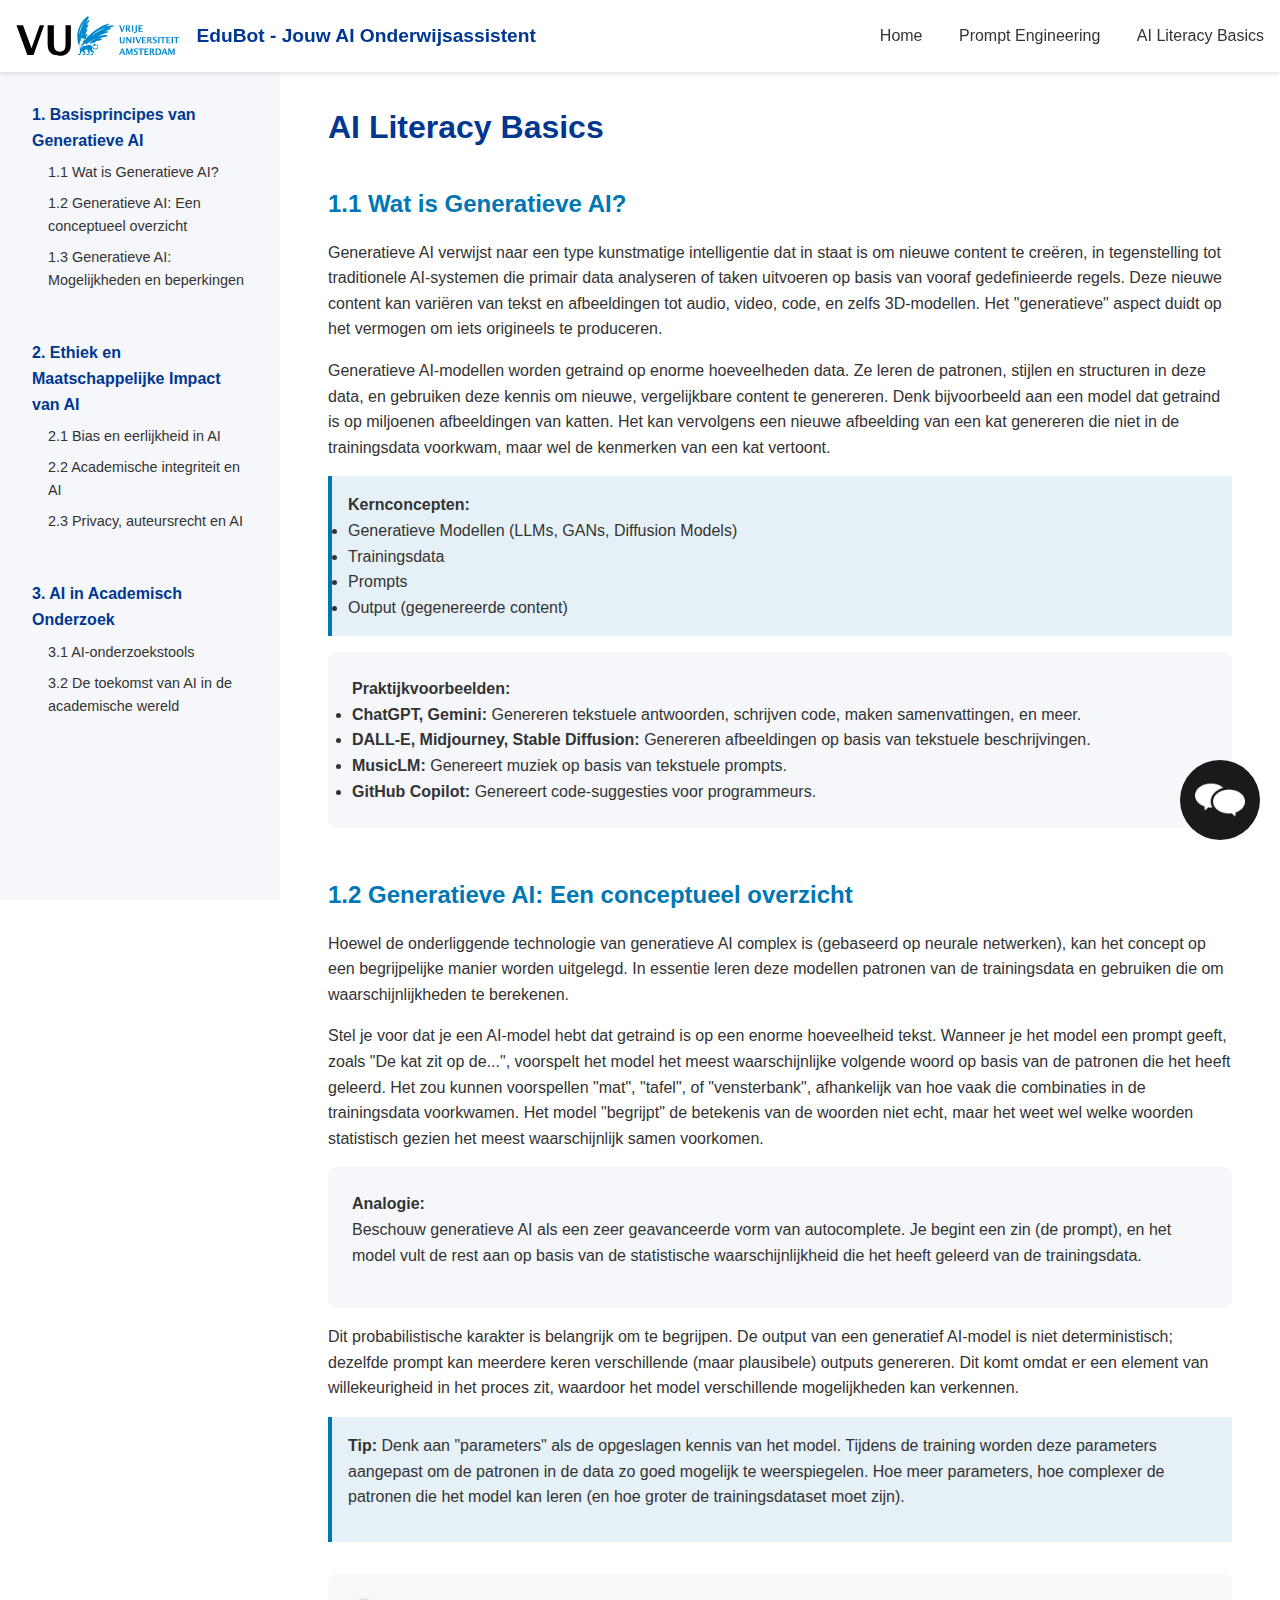
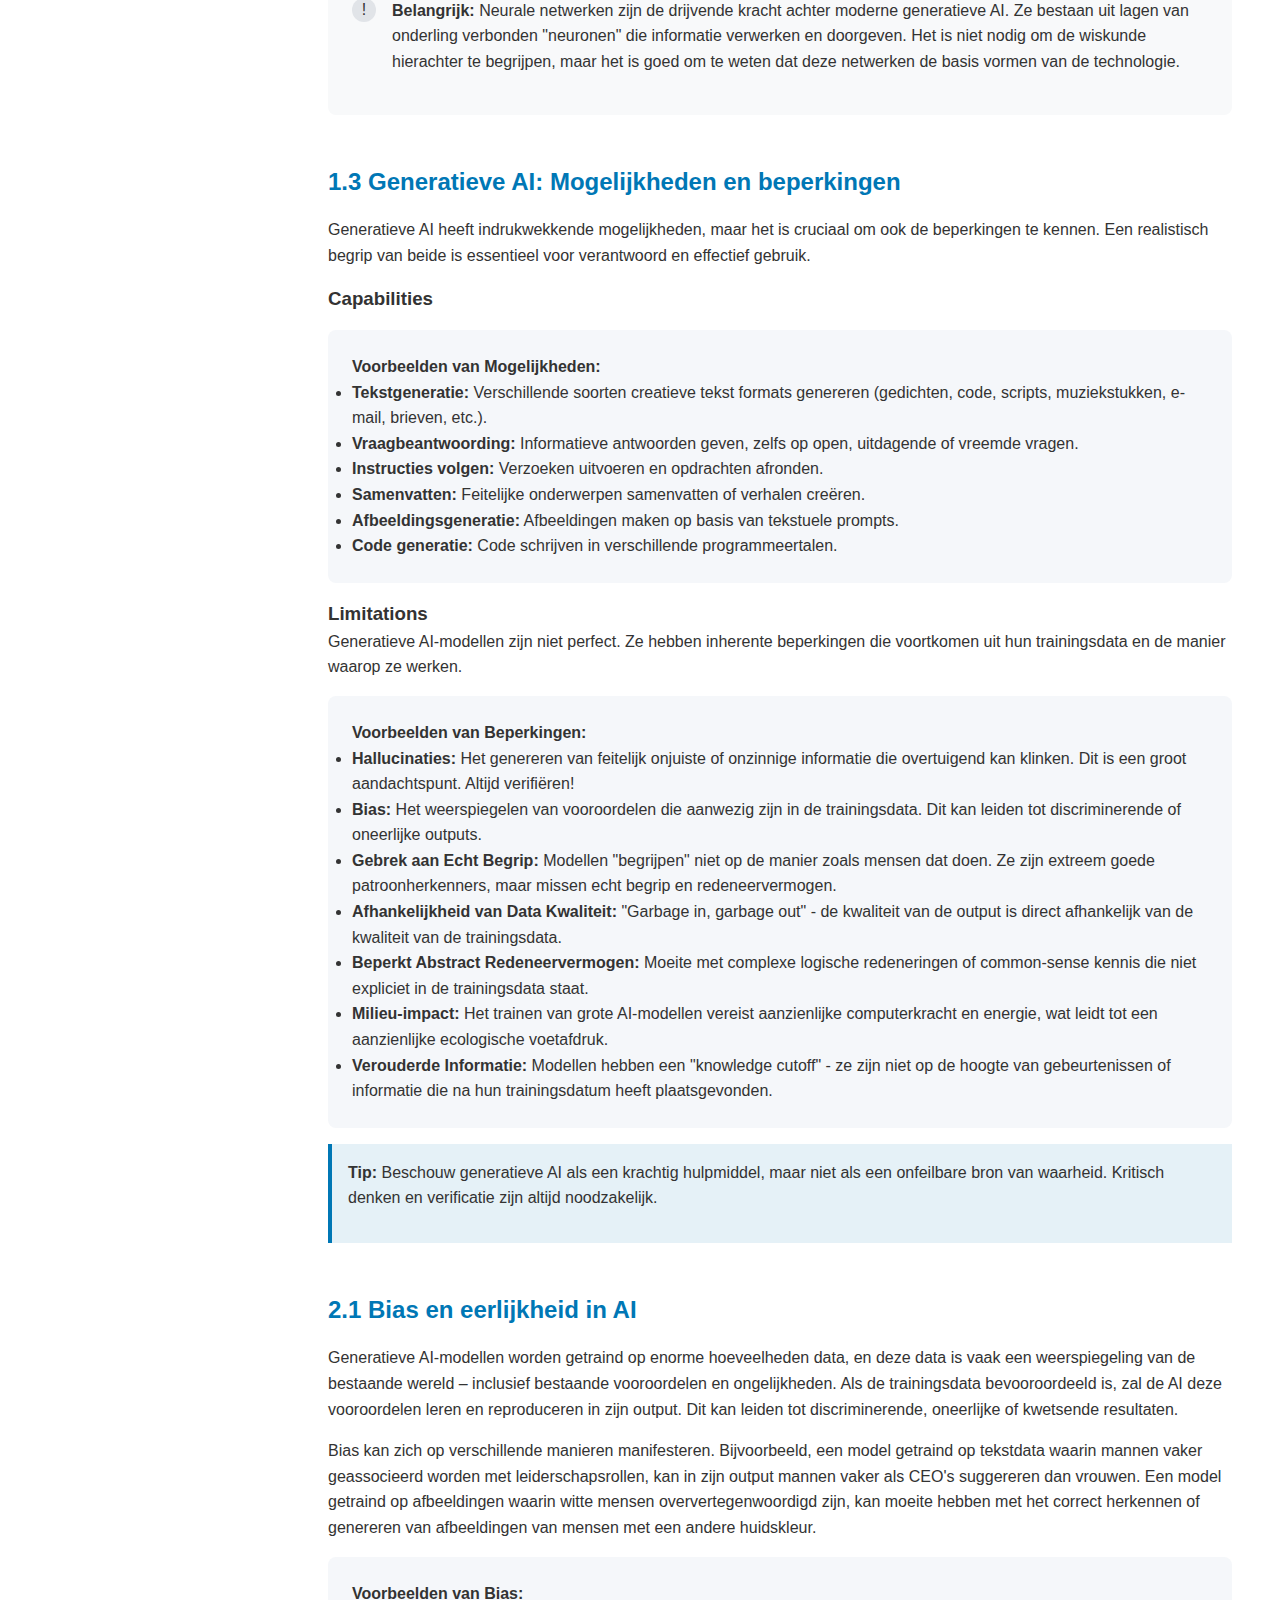
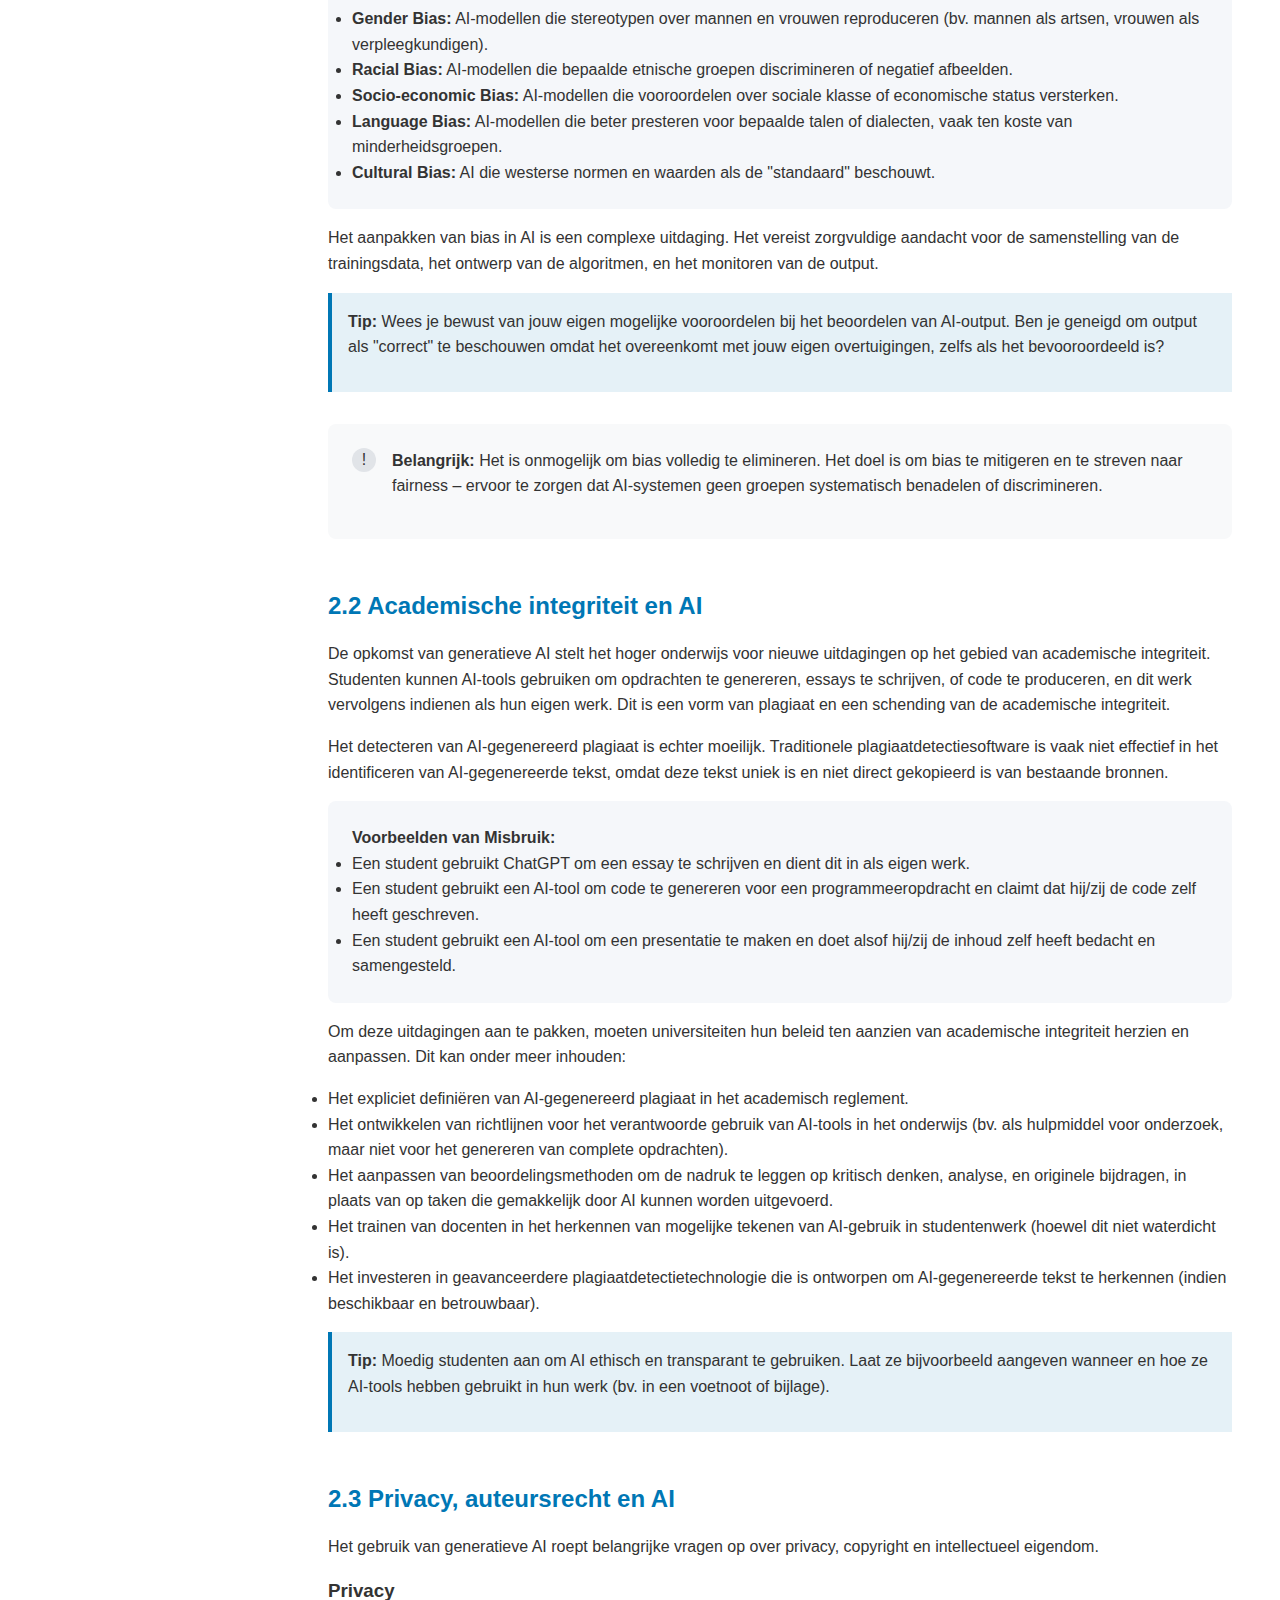
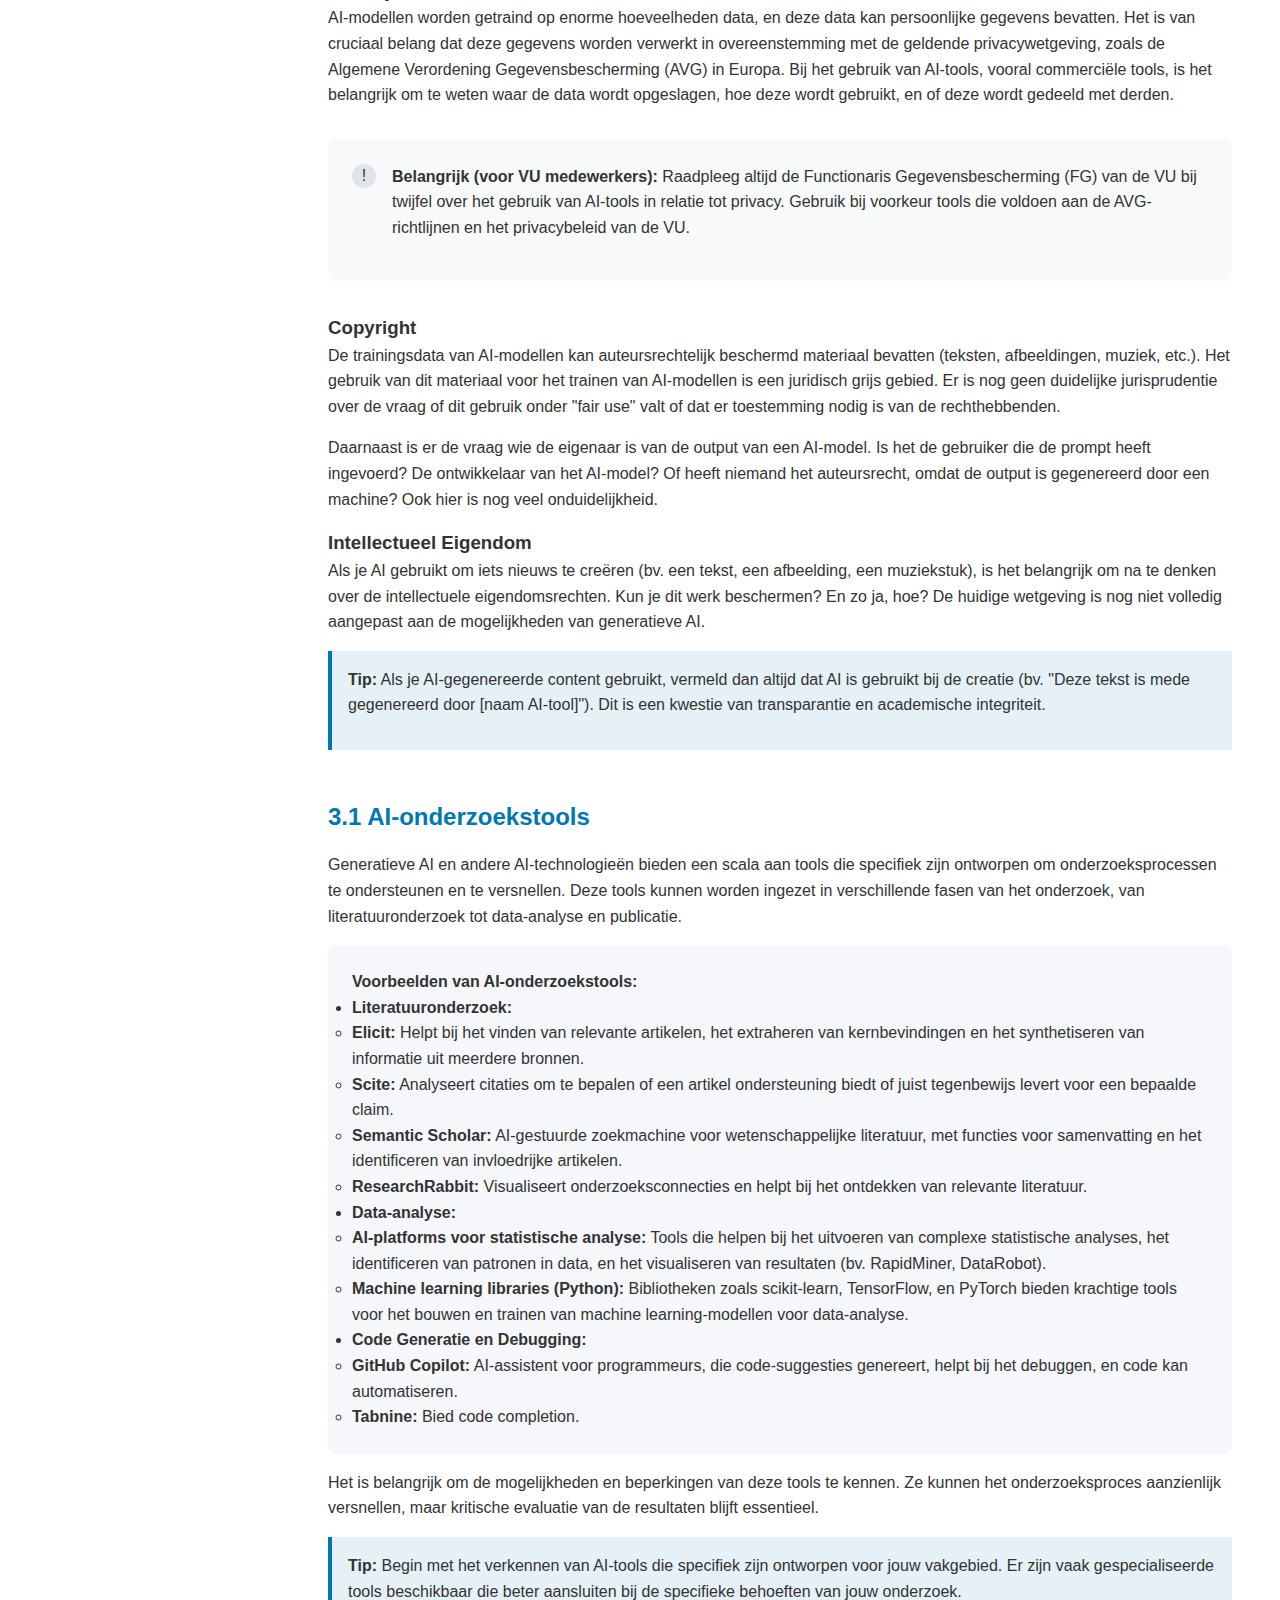
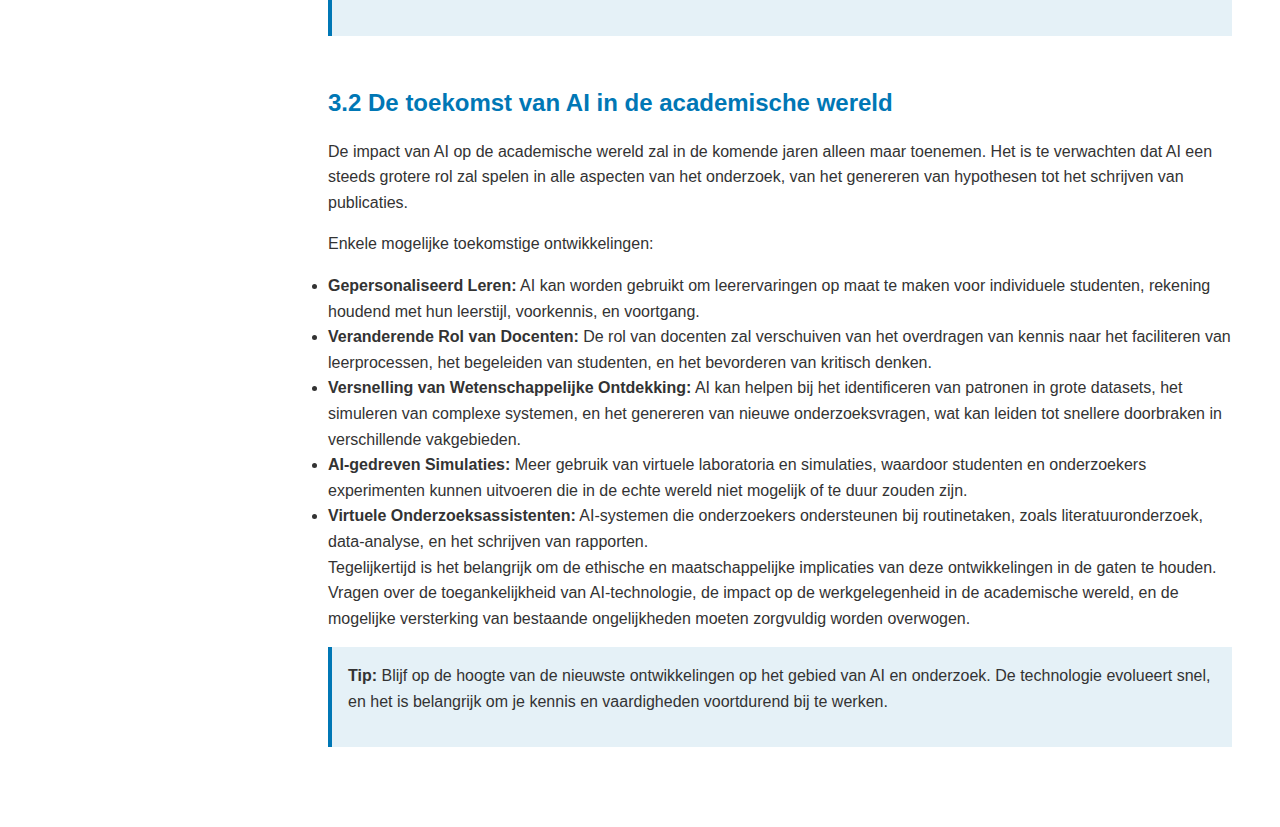
==== commit b3c49780: "Add favicon link to index.html and simplify EduBot's introduction in main.js" ====
--- a/ai-literacy-basics.html
+++ b/ai-literacy-basics.html
@@ -7,6 +7,7 @@
     <title>AI Literacy Basics - EduBot</title>
     <link rel="stylesheet" href="css/article.css">
     <link rel="stylesheet" href="css/chatbot.css">
+    <link rel="icon" href="images/favicon.ico" type="image/x-icon">
     <script type="importmap">
         {
           "imports": {
@@ -72,8 +73,7 @@
                     <div class="module-title">3. AI in Academisch Onderzoek</div>
                     <div class="module-items">
                         <a href="#ai-research-tools">3.1 AI-onderzoekstools</a>
-                        <a href="#ai-reproducibility">3.2 AI: Reproduceerbaarheid en transparantie</a>
-                        <a href="#ai-future">3.3 De toekomst van AI in de academische wereld</a>
+                        <a href="#ai-future">3.2 De toekomst van AI in de academische wereld</a>
                     </div>
                 </div>
             </nav>
@@ -84,7 +84,7 @@
             <section id="generative-ai-what" class="content-section">
                 <h2>1.1 Wat is Generatieve AI?</h2>
                 <p>
-                    Generatieve AI verwijst naar een type kunstmatige intelligentie dat in staat is om *nieuwe* content
+                    Generatieve AI verwijst naar een type kunstmatige intelligentie dat in staat is om nieuwe content
                     te creëren, in tegenstelling tot traditionele AI-systemen die primair data analyseren of taken
                     uitvoeren op basis van vooraf gedefinieerde regels. Deze nieuwe content kan variëren van tekst en
                     afbeeldingen tot audio, video, code, en zelfs 3D-modellen. Het "generatieve" aspect duidt op het
@@ -94,7 +94,7 @@
                     Generatieve AI-modellen worden getraind op enorme hoeveelheden data. Ze leren de patronen, stijlen
                     en structuren in deze data, en gebruiken deze kennis om nieuwe, vergelijkbare content te genereren.
                     Denk bijvoorbeeld aan een model dat getraind is op miljoenen afbeeldingen van katten. Het kan
-                    vervolgens een *nieuwe* afbeelding van een kat genereren die niet in de trainingsdata voorkwam, maar
+                    vervolgens een nieuwe afbeelding van een kat genereren die niet in de trainingsdata voorkwam, maar
                     wel de kenmerken van een kat vertoont.
                 </p>
 
@@ -119,16 +119,6 @@
                         <li><strong>GitHub Copilot:</strong> Genereert code-suggesties voor programmeurs.</li>
                     </ul>
                 </div>
-                <div class="note-box">
-                    <div class="note-icon">!</div>
-                    <div class="note-content">
-                        <p>
-                            <strong>Belangrijk:</strong> Er is een wezenlijk verschil tussen "trainingsdata" (de data
-                            waarop het model is getraind) en "prompts" (de input die je geeft om output te genereren).
-                            De trainingsdata is de basiskennis, de prompt is de specifieke instructie.
-                        </p>
-                    </div>
-                </div>
             </section>
 
             <section id="generative-ai-overview" class="content-section">
@@ -153,7 +143,8 @@
                 </div>
                 <p>
                     Dit probabilistische karakter is belangrijk om te begrijpen. De output van een generatief AI-model
-                    is *niet* deterministisch; dezelfde prompt kan meerdere keren verschillende (maar plausibele)
+                    is <bold>niet</bold> deterministisch; dezelfde prompt kan meerdere keren verschillende (maar
+                    plausibele)
                     outputs genereren. Dit komt omdat er een element van willekeurigheid in het proces zit, waardoor het
                     model verschillende mogelijkheden kan verkennen.
                 </p>
@@ -201,14 +192,14 @@
 
                 <h3>Limitations</h3>
                 <p>
-                    Generatieve AI-modellen zijn *niet* perfect. Ze hebben inherente beperkingen die voortkomen uit hun
+                    Generatieve AI-modellen zijn niet perfect. Ze hebben inherente beperkingen die voortkomen uit hun
                     trainingsdata en de manier waarop ze werken.
                 </p>
                 <div class="example-box">
                     <strong>Voorbeelden van Beperkingen:</strong>
                     <ul>
                         <li><strong>Hallucinaties:</strong> Het genereren van feitelijk onjuiste of onzinnige informatie
-                            die overtuigend kan klinken. Dit is een *groot* aandachtspunt. *Altijd* verifiëren!</li>
+                            die overtuigend kan klinken. Dit is een groot aandachtspunt. Altijd verifiëren!</li>
                         <li><strong>Bias:</strong> Het weerspiegelen van vooroordelen die aanwezig zijn in de
                             trainingsdata. Dit kan leiden tot discriminerende of oneerlijke outputs.</li>
                         <li><strong>Gebrek aan Echt Begrip:</strong> Modellen "begrijpen" niet op de manier zoals mensen
@@ -226,202 +217,248 @@
                     </ul>
                 </div>
                 <div class="tip-box">
-                    <p><strong>Tip:</strong> Beschouw generatieve AI als een krachtig hulpmiddel, maar *niet* als een
-                        onfeilbare bron van waarheid. Kritisch denken en verificatie zijn *altijd* noodzakelijk.</p>
+                    <p><strong>Tip:</strong> Beschouw generatieve AI als een krachtig hulpmiddel, maar niet als een
+                        onfeilbare bron van waarheid. Kritisch denken en verificatie zijn altijd noodzakelijk.</p>
                 </div>
             </section>
             <section id="bias-and-fairness" class="content-section">
                 <h2>2.1 Bias en eerlijkheid in AI</h2>
                 <p>
-                    Generatieve AI-modellen worden getraind op enorme hoeveelheden data, en deze data is vaak een weerspiegeling van de bestaande wereld – inclusief bestaande vooroordelen en ongelijkheden.  Als de trainingsdata bevooroordeeld is, zal de AI deze vooroordelen leren en reproduceren in zijn output.  Dit kan leiden tot discriminerende, oneerlijke of kwetsende resultaten.
-                </p>
-                <p>
-                    Bias kan zich op verschillende manieren manifesteren.  Bijvoorbeeld, een model getraind op tekstdata waarin mannen vaker geassocieerd worden met leiderschapsrollen, kan in zijn output mannen vaker als CEO's suggereren dan vrouwen.  Een model getraind op afbeeldingen waarin witte mensen oververtegenwoordigd zijn, kan moeite hebben met het correct herkennen of genereren van afbeeldingen van mensen met een andere huidskleur.
+                    Generatieve AI-modellen worden getraind op enorme hoeveelheden data, en deze data is vaak een
+                    weerspiegeling van de bestaande wereld – inclusief bestaande vooroordelen en ongelijkheden. Als de
+                    trainingsdata bevooroordeeld is, zal de AI deze vooroordelen leren en reproduceren in zijn output.
+                    Dit kan leiden tot discriminerende, oneerlijke of kwetsende resultaten.
+                </p>
+                <p>
+                    Bias kan zich op verschillende manieren manifesteren. Bijvoorbeeld, een model getraind op tekstdata
+                    waarin mannen vaker geassocieerd worden met leiderschapsrollen, kan in zijn output mannen vaker als
+                    CEO's suggereren dan vrouwen. Een model getraind op afbeeldingen waarin witte mensen
+                    oververtegenwoordigd zijn, kan moeite hebben met het correct herkennen of genereren van afbeeldingen
+                    van mensen met een andere huidskleur.
                 </p>
                 <div class="example-box">
                     <strong>Voorbeelden van Bias:</strong>
                     <ul>
-                        <li><strong>Gender Bias:</strong> AI-modellen die stereotypen over mannen en vrouwen reproduceren (bv. mannen als artsen, vrouwen als verpleegkundigen).</li>
-                        <li><strong>Racial Bias:</strong> AI-modellen die bepaalde etnische groepen discrimineren of negatief afbeelden.</li>
-                        <li><strong>Socio-economic Bias:</strong> AI-modellen die vooroordelen over sociale klasse of economische status versterken.</li>
-                        <li><strong>Language Bias:</strong> AI-modellen die beter presteren voor bepaalde talen of dialecten, vaak ten koste van minderheidsgroepen.</li>
-                        <li><strong>Cultural Bias:</strong> AI die westerse normen en waarden als de "standaard" beschouwt.</li>
-                    </ul>
-                </div>
-                <p>
-                    Het aanpakken van bias in AI is een complexe uitdaging.  Het vereist zorgvuldige aandacht voor de samenstelling van de trainingsdata, het ontwerp van de algoritmen, en het monitoren van de output.
-                </p>
-                 <div class="tip-box">
-                    <p><strong>Tip:</strong> Wees je bewust van *jouw eigen* mogelijke vooroordelen bij het beoordelen van AI-output.  Ben je geneigd om output als "correct" te beschouwen omdat het overeenkomt met jouw eigen overtuigingen, zelfs als het bevooroordeeld is?</p>
+                        <li><strong>Gender Bias:</strong> AI-modellen die stereotypen over mannen en vrouwen
+                            reproduceren (bv. mannen als artsen, vrouwen als verpleegkundigen).</li>
+                        <li><strong>Racial Bias:</strong> AI-modellen die bepaalde etnische groepen discrimineren of
+                            negatief afbeelden.</li>
+                        <li><strong>Socio-economic Bias:</strong> AI-modellen die vooroordelen over sociale klasse of
+                            economische status versterken.</li>
+                        <li><strong>Language Bias:</strong> AI-modellen die beter presteren voor bepaalde talen of
+                            dialecten, vaak ten koste van minderheidsgroepen.</li>
+                        <li><strong>Cultural Bias:</strong> AI die westerse normen en waarden als de "standaard"
+                            beschouwt.</li>
+                    </ul>
+                </div>
+                <p>
+                    Het aanpakken van bias in AI is een complexe uitdaging. Het vereist zorgvuldige aandacht voor de
+                    samenstelling van de trainingsdata, het ontwerp van de algoritmen, en het monitoren van de output.
+                </p>
+                <div class="tip-box">
+                    <p><strong>Tip:</strong> Wees je bewust van jouw eigen mogelijke vooroordelen bij het beoordelen van
+                        AI-output. Ben je geneigd om output als "correct" te beschouwen omdat het overeenkomt met jouw
+                        eigen overtuigingen, zelfs als het bevooroordeeld is?</p>
                 </div>
                 <div class="note-box">
                     <div class="note-icon">!</div>
                     <div class="note-content">
                         <p>
-                            <strong>Belangrijk:</strong> Het is *onmogelijk* om bias volledig te elimineren.  Het doel is om bias te *mitigeren* en te streven naar *fairness* – ervoor te zorgen dat AI-systemen geen groepen systematisch benadelen of discrimineren.
+                            <strong>Belangrijk:</strong> Het is onmogelijk om bias volledig te elimineren. Het doel is
+                            om bias te mitigeren en te streven naar fairness – ervoor te zorgen dat AI-systemen geen
+                            groepen systematisch benadelen of discrimineren.
                         </p>
                     </div>
                 </div>
             </section>
-            
+
             <section id="academic-integrity" class="content-section">
                 <h2>2.2 Academische integriteit en AI</h2>
                 <p>
-                    De opkomst van generatieve AI stelt het hoger onderwijs voor nieuwe uitdagingen op het gebied van academische integriteit.  Studenten kunnen AI-tools gebruiken om opdrachten te genereren, essays te schrijven, of code te produceren, en dit werk vervolgens indienen als hun eigen werk.  Dit is een vorm van plagiaat en een schending van de academische integriteit.
-                </p>
-                <p>
-                   Het detecteren van AI-gegenereerd plagiaat is echter *moeilijk*.  Traditionele plagiaatdetectiesoftware is vaak niet effectief in het identificeren van AI-gegenereerde tekst, omdat deze tekst uniek is en niet direct gekopieerd is van bestaande bronnen.
-                </p>
-                 <div class="example-box">
+                    De opkomst van generatieve AI stelt het hoger onderwijs voor nieuwe uitdagingen op het gebied van
+                    academische integriteit. Studenten kunnen AI-tools gebruiken om opdrachten te genereren, essays te
+                    schrijven, of code te produceren, en dit werk vervolgens indienen als hun eigen werk. Dit is een
+                    vorm van plagiaat en een schending van de academische integriteit.
+                </p>
+                <p>
+                    Het detecteren van AI-gegenereerd plagiaat is echter moeilijk. Traditionele plagiaatdetectiesoftware
+                    is vaak niet effectief in het identificeren van AI-gegenereerde tekst, omdat deze tekst uniek is en
+                    niet direct gekopieerd is van bestaande bronnen.
+                </p>
+                <div class="example-box">
                     <strong>Voorbeelden van Misbruik:</strong>
                     <ul>
                         <li>Een student gebruikt ChatGPT om een essay te schrijven en dient dit in als eigen werk.</li>
-                        <li>Een student gebruikt een AI-tool om code te genereren voor een programmeeropdracht en claimt dat hij/zij de code zelf heeft geschreven.</li>
-                        <li>Een student gebruikt een AI-tool om een presentatie te maken en doet alsof hij/zij de inhoud zelf heeft bedacht en samengesteld.</li>
-                    </ul>
-                </div>
-                <p>
-                    Om deze uitdagingen aan te pakken, moeten universiteiten hun beleid ten aanzien van academische integriteit herzien en aanpassen.  Dit kan onder meer inhouden:
+                        <li>Een student gebruikt een AI-tool om code te genereren voor een programmeeropdracht en claimt
+                            dat hij/zij de code zelf heeft geschreven.</li>
+                        <li>Een student gebruikt een AI-tool om een presentatie te maken en doet alsof hij/zij de inhoud
+                            zelf heeft bedacht en samengesteld.</li>
+                    </ul>
+                </div>
+                <p>
+                    Om deze uitdagingen aan te pakken, moeten universiteiten hun beleid ten aanzien van academische
+                    integriteit herzien en aanpassen. Dit kan onder meer inhouden:
                 </p>
                 <ul>
                     <li>Het expliciet definiëren van AI-gegenereerd plagiaat in het academisch reglement.</li>
-                    <li>Het ontwikkelen van richtlijnen voor het *verantwoorde* gebruik van AI-tools in het onderwijs (bv. als hulpmiddel voor onderzoek, maar niet voor het genereren van complete opdrachten).</li>
-                    <li>Het aanpassen van beoordelingsmethoden om de nadruk te leggen op kritisch denken, analyse, en originele bijdragen, in plaats van op taken die gemakkelijk door AI kunnen worden uitgevoerd.</li>
-                    <li>Het trainen van docenten in het herkennen van mogelijke tekenen van AI-gebruik in studentenwerk (hoewel dit *niet* waterdicht is).</li>
-                    <li>Het investeren in geavanceerdere plagiaatdetectietechnologie die is ontworpen om AI-gegenereerde tekst te herkennen (indien beschikbaar en betrouwbaar).</li>
+                    <li>Het ontwikkelen van richtlijnen voor het verantwoorde gebruik van AI-tools in het onderwijs (bv.
+                        als hulpmiddel voor onderzoek, maar niet voor het genereren van complete opdrachten).</li>
+                    <li>Het aanpassen van beoordelingsmethoden om de nadruk te leggen op kritisch denken, analyse, en
+                        originele bijdragen, in plaats van op taken die gemakkelijk door AI kunnen worden uitgevoerd.
+                    </li>
+                    <li>Het trainen van docenten in het herkennen van mogelijke tekenen van AI-gebruik in studentenwerk
+                        (hoewel dit niet waterdicht is).</li>
+                    <li>Het investeren in geavanceerdere plagiaatdetectietechnologie die is ontworpen om AI-gegenereerde
+                        tekst te herkennen (indien beschikbaar en betrouwbaar).</li>
                 </ul>
                 <div class="tip-box">
-                    <p><strong>Tip:</strong> Moedig studenten aan om AI *ethisch* en *transparant* te gebruiken.  Laat ze bijvoorbeeld aangeven *wanneer* en *hoe* ze AI-tools hebben gebruikt in hun werk (bv. in een voetnoot of bijlage).</p>
-                </div>
-            </section>
-            
+                    <p><strong>Tip:</strong> Moedig studenten aan om AI ethisch en transparant te gebruiken. Laat ze
+                        bijvoorbeeld aangeven wanneer en hoe ze AI-tools hebben gebruikt in hun werk (bv. in een
+                        voetnoot of bijlage).</p>
+                </div>
+            </section>
+
             <section id="privacy-copyright" class="content-section">
                 <h2>2.3 Privacy, auteursrecht en AI</h2>
                 <p>
-                    Het gebruik van generatieve AI roept belangrijke vragen op over privacy, copyright en intellectueel eigendom.
+                    Het gebruik van generatieve AI roept belangrijke vragen op over privacy, copyright en intellectueel
+                    eigendom.
                 </p>
                 <h3>Privacy</h3>
                 <p>
-                    AI-modellen worden getraind op enorme hoeveelheden data, en deze data kan persoonlijke gegevens bevatten.  Het is van cruciaal belang dat deze gegevens worden verwerkt in overeenstemming met de geldende privacywetgeving, zoals de Algemene Verordening Gegevensbescherming (AVG) in Europa.  Bij het gebruik van AI-tools, vooral commerciële tools, is het belangrijk om te weten waar de data wordt opgeslagen, hoe deze wordt gebruikt, en of deze wordt gedeeld met derden.
+                    AI-modellen worden getraind op enorme hoeveelheden data, en deze data kan persoonlijke gegevens
+                    bevatten. Het is van cruciaal belang dat deze gegevens worden verwerkt in overeenstemming met de
+                    geldende privacywetgeving, zoals de Algemene Verordening Gegevensbescherming (AVG) in Europa. Bij
+                    het gebruik van AI-tools, vooral commerciële tools, is het belangrijk om te weten waar de data wordt
+                    opgeslagen, hoe deze wordt gebruikt, en of deze wordt gedeeld met derden.
                 </p>
                 <div class="note-box">
                     <div class="note-icon">!</div>
                     <div class="note-content">
                         <p>
-                            <strong>Belangrijk (voor VU medewerkers):</strong> Raadpleeg altijd de Functionaris Gegevensbescherming (FG) van de VU bij twijfel over het gebruik van AI-tools in relatie tot privacy.  Gebruik bij voorkeur tools die voldoen aan de AVG-richtlijnen en het privacybeleid van de VU.
+                            <strong>Belangrijk (voor VU medewerkers):</strong> Raadpleeg altijd de Functionaris
+                            Gegevensbescherming (FG) van de VU bij twijfel over het gebruik van AI-tools in relatie tot
+                            privacy. Gebruik bij voorkeur tools die voldoen aan de AVG-richtlijnen en het privacybeleid
+                            van de VU.
                         </p>
                     </div>
                 </div>
                 <h3>Copyright</h3>
                 <p>
-                    De trainingsdata van AI-modellen kan auteursrechtelijk beschermd materiaal bevatten (teksten, afbeeldingen, muziek, etc.).  Het gebruik van dit materiaal voor het trainen van AI-modellen is een juridisch grijs gebied.  Er is nog geen duidelijke jurisprudentie over de vraag of dit gebruik onder "fair use" valt of dat er toestemming nodig is van de rechthebbenden.
-                </p>
-                <p>
-                Daarnaast is er de vraag wie de eigenaar is van de *output* van een AI-model.  Is het de gebruiker die de prompt heeft ingevoerd?  De ontwikkelaar van het AI-model?  Of heeft niemand het auteursrecht, omdat de output is gegenereerd door een machine?  Ook hier is nog veel onduidelijkheid.
-                </p>
-                 <h3>Intellectueel Eigendom</h3>
-                 <p>
-                    Als je AI gebruikt om iets nieuws te creëren (bv. een tekst, een afbeelding, een muziekstuk), is het belangrijk om na te denken over de intellectuele eigendomsrechten.  Kun je dit werk beschermen?  En zo ja, hoe?  De huidige wetgeving is nog niet volledig aangepast aan de mogelijkheden van generatieve AI.
-                 </p>
-                <div class="tip-box">
-                    <p><strong>Tip:</strong> Als je AI-gegenereerde content gebruikt, vermeld dan *altijd* dat AI is gebruikt bij de creatie (bv. "Deze tekst is mede gegenereerd door [naam AI-tool]").  Dit is een kwestie van transparantie en academische integriteit.</p>
+                    De trainingsdata van AI-modellen kan auteursrechtelijk beschermd materiaal bevatten (teksten,
+                    afbeeldingen, muziek, etc.). Het gebruik van dit materiaal voor het trainen van AI-modellen is een
+                    juridisch grijs gebied. Er is nog geen duidelijke jurisprudentie over de vraag of dit gebruik onder
+                    "fair use" valt of dat er toestemming nodig is van de rechthebbenden.
+                </p>
+                <p>
+                    Daarnaast is er de vraag wie de eigenaar is van de output van een AI-model. Is het de gebruiker die
+                    de prompt heeft ingevoerd? De ontwikkelaar van het AI-model? Of heeft niemand het auteursrecht,
+                    omdat de output is gegenereerd door een machine? Ook hier is nog veel onduidelijkheid.
+                </p>
+                <h3>Intellectueel Eigendom</h3>
+                <p>
+                    Als je AI gebruikt om iets nieuws te creëren (bv. een tekst, een afbeelding, een muziekstuk), is het
+                    belangrijk om na te denken over de intellectuele eigendomsrechten. Kun je dit werk beschermen? En zo
+                    ja, hoe? De huidige wetgeving is nog niet volledig aangepast aan de mogelijkheden van generatieve
+                    AI.
+                </p>
+                <div class="tip-box">
+                    <p><strong>Tip:</strong> Als je AI-gegenereerde content gebruikt, vermeld dan altijd dat AI is
+                        gebruikt bij de creatie (bv. "Deze tekst is mede gegenereerd door [naam AI-tool]"). Dit is een
+                        kwestie van transparantie en academische integriteit.</p>
                 </div>
             </section>
             <section id="ai-research-tools" class="content-section">
                 <h2>3.1 AI-onderzoekstools</h2>
                 <p>
-                    Generatieve AI en andere AI-technologieën bieden een scala aan tools die specifiek zijn ontworpen om onderzoeksprocessen te ondersteunen en te versnellen. Deze tools kunnen worden ingezet in verschillende fasen van het onderzoek, van literatuuronderzoek tot data-analyse en publicatie.
+                    Generatieve AI en andere AI-technologieën bieden een scala aan tools die specifiek zijn ontworpen om
+                    onderzoeksprocessen te ondersteunen en te versnellen. Deze tools kunnen worden ingezet in
+                    verschillende fasen van het onderzoek, van literatuuronderzoek tot data-analyse en publicatie.
                 </p>
                 <div class="example-box">
                     <strong>Voorbeelden van AI-onderzoekstools:</strong>
                     <ul>
                         <li><strong>Literatuuronderzoek:</strong>
                             <ul>
-                                <li><strong>Elicit:</strong> Helpt bij het vinden van relevante artikelen, het extraheren van kernbevindingen en het synthetiseren van informatie uit meerdere bronnen.</li>
-                                <li><strong>Scite:</strong> Analyseert citaties om te bepalen of een artikel ondersteuning biedt of juist tegenbewijs levert voor een bepaalde claim.</li>
-                                <li><strong>Semantic Scholar:</strong> AI-gestuurde zoekmachine voor wetenschappelijke literatuur, met functies voor samenvatting en het identificeren van invloedrijke artikelen.</li>
-                                <li><strong>ResearchRabbit:</strong> Visualiseert onderzoeksconnecties en helpt bij het ontdekken van relevante literatuur.</li>
+                                <li><strong>Elicit:</strong> Helpt bij het vinden van relevante artikelen, het
+                                    extraheren van kernbevindingen en het synthetiseren van informatie uit meerdere
+                                    bronnen.</li>
+                                <li><strong>Scite:</strong> Analyseert citaties om te bepalen of een artikel
+                                    ondersteuning biedt of juist tegenbewijs levert voor een bepaalde claim.</li>
+                                <li><strong>Semantic Scholar:</strong> AI-gestuurde zoekmachine voor wetenschappelijke
+                                    literatuur, met functies voor samenvatting en het identificeren van invloedrijke
+                                    artikelen.</li>
+                                <li><strong>ResearchRabbit:</strong> Visualiseert onderzoeksconnecties en helpt bij het
+                                    ontdekken van relevante literatuur.</li>
                             </ul>
                         </li>
                         <li><strong>Data-analyse:</strong>
                             <ul>
-                                <li><strong>AI-platforms voor statistische analyse:</strong> Tools die helpen bij het uitvoeren van complexe statistische analyses, het identificeren van patronen in data, en het visualiseren van resultaten (bv. RapidMiner, DataRobot).</li>
-                                <li><strong>Machine learning libraries (Python):</strong> Bibliotheken zoals scikit-learn, TensorFlow, en PyTorch bieden krachtige tools voor het bouwen en trainen van machine learning-modellen voor data-analyse.</li>
+                                <li><strong>AI-platforms voor statistische analyse:</strong> Tools die helpen bij het
+                                    uitvoeren van complexe statistische analyses, het identificeren van patronen in
+                                    data, en het visualiseren van resultaten (bv. RapidMiner, DataRobot).</li>
+                                <li><strong>Machine learning libraries (Python):</strong> Bibliotheken zoals
+                                    scikit-learn, TensorFlow, en PyTorch bieden krachtige tools voor het bouwen en
+                                    trainen van machine learning-modellen voor data-analyse.</li>
                             </ul>
                         </li>
                         <li><strong>Code Generatie en Debugging:</strong>
                             <ul>
-                                <li><strong>GitHub Copilot:</strong> AI-assistent voor programmeurs, die code-suggesties genereert, helpt bij het debuggen, en code kan automatiseren.</li>
-                                 <li><strong>Tabnine:</strong> Bied code completion.</li>
+                                <li><strong>GitHub Copilot:</strong> AI-assistent voor programmeurs, die code-suggesties
+                                    genereert, helpt bij het debuggen, en code kan automatiseren.</li>
+                                <li><strong>Tabnine:</strong> Bied code completion.</li>
                             </ul>
                         </li>
-                        <li><strong>Assistentie bij het Schrijven van Subsidieaanvragen:</strong>
-                            <ul>
-                                <li><strong>AI-tools die helpen bij het structureren van voorstellen,</strong> het formuleren van onderzoeksdoelen, en het identificeren van relevante financieringsbronnen. (bv. Grantable)</li>
-                            </ul>
-                        </li>
-                        <li><strong>Geautomatiseerde Experimenten:</strong>
-                            <ul>
-                                <li><strong>AI-systemen voor het ontwerpen en optimaliseren van experimenten,</strong> het versnellen van het proces van hypothesevorming en testen (vooral relevant in vakgebieden als materiaalkunde en farmacologie).</li>
-                            </ul>
-                        </li>
-                    </ul>
-                </div>
-                <p>
-                Het is belangrijk om de mogelijkheden *en* beperkingen van deze tools te kennen. Ze kunnen het onderzoeksproces aanzienlijk versnellen, maar kritische evaluatie van de resultaten blijft essentieel.
-                </p>
-                 <div class="tip-box">
-                    <p><strong>Tip:</strong> Begin met het verkennen van AI-tools die specifiek zijn ontworpen voor jouw vakgebied. Er zijn vaak gespecialiseerde tools beschikbaar die beter aansluiten bij de specifieke behoeften van jouw onderzoek.</p>
-                </div>
-            </section>
-            
-            <section id="ai-reproducibility" class="content-section">
-                <h2>3.2 AI: Reproduceerbaarheid en transparantie</h2>
-                <p>
-                    Reproduceerbaarheid is een fundamenteel principe van wetenschappelijk onderzoek. Het betekent dat andere onderzoekers de resultaten van een studie moeten kunnen repliceren door dezelfde methoden en data te gebruiken. Het gebruik van AI in onderzoek introduceert nieuwe uitdagingen voor reproduceerbaarheid, vooral bij "black box"-modellen, waarbij de interne werking ondoorzichtig is.
-                </p>
-                <p>
-                Om de reproduceerbaarheid te waarborgen bij het gebruik van AI, zijn de volgende stappen belangrijk:
+                    </ul>
+                </div>
+                <p>
+                    Het is belangrijk om de mogelijkheden en beperkingen van deze tools te kennen. Ze kunnen het
+                    onderzoeksproces aanzienlijk versnellen, maar kritische evaluatie van de resultaten blijft
+                    essentieel.
+                </p>
+                <div class="tip-box">
+                    <p><strong>Tip:</strong> Begin met het verkennen van AI-tools die specifiek zijn ontworpen voor jouw
+                        vakgebied. Er zijn vaak gespecialiseerde tools beschikbaar die beter aansluiten bij de
+                        specifieke behoeften van jouw onderzoek.</p>
+                </div>
+            </section>
+
+            <section id="ai-future" class="content-section">
+                <h2>3.2 De toekomst van AI in de academische wereld</h2>
+                <p>
+                    De impact van AI op de academische wereld zal in de komende jaren alleen maar toenemen. Het is te
+                    verwachten dat AI een steeds grotere rol zal spelen in alle aspecten van het onderzoek, van het
+                    genereren van hypothesen tot het schrijven van publicaties.
+                </p>
+                <p>
+                    Enkele mogelijke toekomstige ontwikkelingen:
                 </p>
                 <ul>
-                    <li><strong>Gedetailleerde Documentatie:</strong> Beschrijf nauwkeurig welk AI-model is gebruikt, inclusief de versie, parameters, en configuratie-instellingen.</li>
-                    <li><strong>Beschikbaarheid van Trainingsdata:</strong> Maak, indien mogelijk, de trainingsdata openbaar beschikbaar, of beschrijf deze data zo gedetailleerd mogelijk. Houd rekening met privacy- en ethische overwegingen bij het delen van data.</li>
-                    <li><strong>Code Openbaar Maken:</strong> Publiceer de code die is gebruikt voor het trainen en toepassen van het AI-model, bij voorkeur via platforms als GitHub.</li>
-                    <li><strong>Gebruik van Open-Source Modellen:</strong> Overweeg het gebruik van open-source AI-modellen, omdat deze inherent transparanter zijn dan propriëtaire modellen.</li>
-                    <li><strong>Explainable AI (XAI):</strong> Maak, waar mogelijk, gebruik van methoden om de beslissingen van AI-modellen te verklaren. Dit kan helpen om inzicht te krijgen in de factoren die de output van het model beïnvloeden. Voorbeelden zijn SHAP (SHapley Additive exPlanations) en LIME (Local Interpretable Model-agnostic Explanations).</li>
+                    <li><strong>Gepersonaliseerd Leren:</strong> AI kan worden gebruikt om leerervaringen op maat te
+                        maken voor individuele studenten, rekening houdend met hun leerstijl, voorkennis, en voortgang.
+                    </li>
+                    <li><strong>Veranderende Rol van Docenten:</strong> De rol van docenten zal verschuiven van het
+                        overdragen van kennis naar het faciliteren van leerprocessen, het begeleiden van studenten, en
+                        het bevorderen van kritisch denken.</li>
+                    <li><strong>Versnelling van Wetenschappelijke Ontdekking:</strong> AI kan helpen bij het
+                        identificeren van patronen in grote datasets, het simuleren van complexe systemen, en het
+                        genereren van nieuwe onderzoeksvragen, wat kan leiden tot snellere doorbraken in verschillende
+                        vakgebieden.</li>
+                    <li><strong>AI-gedreven Simulaties:</strong> Meer gebruik van virtuele laboratoria en simulaties,
+                        waardoor studenten en onderzoekers experimenten kunnen uitvoeren die in de echte wereld niet
+                        mogelijk of te duur zouden zijn.</li>
+                    <li><strong>Virtuele Onderzoeksassistenten:</strong> AI-systemen die onderzoekers ondersteunen bij
+                        routinetaken, zoals literatuuronderzoek, data-analyse, en het schrijven van rapporten.</li>
                 </ul>
-              <div class="note-box">
-                    <div class="note-icon">!</div>
-                    <div class="note-content">
-                        <p>
-                            <strong>Belangrijk:</strong> Reproduceerbaarheid is niet alleen een wetenschappelijke plicht, maar het vergroot ook het vertrouwen in de resultaten van AI-onderzoek.
-                        </p>
-                    </div>
-                </div>
-                <div class="tip-box">
-                    <p><strong>Tip:</strong> Gebruik gestandaardiseerde rapportageformaten voor AI-modellen, zoals Model Cards (Google) of FactSheets (IBM), om de transparantie te vergroten.</p>
-                </div>
-            </section>
-            
-            <section id="ai-future" class="content-section">
-                <h2>3.3 De toekomst van AI in de academische wereld</h2>
-                <p>
-                    De impact van AI op de academische wereld zal in de komende jaren alleen maar toenemen. Het is te verwachten dat AI een steeds grotere rol zal spelen in alle aspecten van het onderzoek, van het genereren van hypothesen tot het schrijven van publicaties.
-                </p>
-                <p>
-                    Enkele mogelijke toekomstige ontwikkelingen:
-                </p>
-                <ul>
-                    <li><strong>Gepersonaliseerd Leren:</strong> AI kan worden gebruikt om leerervaringen op maat te maken voor individuele studenten, rekening houdend met hun leerstijl, voorkennis, en voortgang.</li>
-                    <li><strong>Veranderende Rol van Docenten:</strong> De rol van docenten zal verschuiven van het overdragen van kennis naar het faciliteren van leerprocessen, het begeleiden van studenten, en het bevorderen van kritisch denken.</li>
-                    <li><strong>Versnelling van Wetenschappelijke Ontdekking:</strong> AI kan helpen bij het identificeren van patronen in grote datasets, het simuleren van complexe systemen, en het genereren van nieuwe onderzoeksvragen, wat kan leiden tot snellere doorbraken in verschillende vakgebieden.</li>
-                    <li><strong>AI-gedreven Simulaties:</strong> Meer gebruik van virtuele laboratoria en simulaties, waardoor studenten en onderzoekers experimenten kunnen uitvoeren die in de echte wereld niet mogelijk of te duur zouden zijn.</li>
-                    <li><strong>Virtuele Onderzoeksassistenten:</strong> AI-systemen die onderzoekers ondersteunen bij routinetaken, zoals literatuuronderzoek, data-analyse, en het schrijven van rapporten.</li>
-                </ul>
-                <p>Tegelijkertijd is het belangrijk om de ethische en maatschappelijke implicaties van deze ontwikkelingen in de gaten te houden. Vragen over de toegankelijkheid van AI-technologie, de impact op de werkgelegenheid in de academische wereld, en de mogelijke versterking van bestaande ongelijkheden moeten zorgvuldig worden overwogen.</p>
-            
-                <div class="tip-box">
-                    <p><strong>Tip:</strong> Blijf op de hoogte van de nieuwste ontwikkelingen op het gebied van AI en onderzoek. De technologie evolueert snel, en het is belangrijk om je kennis en vaardigheden voortdurend bij te werken.</p>
+                <p>Tegelijkertijd is het belangrijk om de ethische en maatschappelijke implicaties van deze
+                    ontwikkelingen in de gaten te houden. Vragen over de toegankelijkheid van AI-technologie, de impact
+                    op de werkgelegenheid in de academische wereld, en de mogelijke versterking van bestaande
+                    ongelijkheden moeten zorgvuldig worden overwogen.</p>
+
+                <div class="tip-box">
+                    <p><strong>Tip:</strong> Blijf op de hoogte van de nieuwste ontwikkelingen op het gebied van AI en
+                        onderzoek. De technologie evolueert snel, en het is belangrijk om je kennis en vaardigheden
+                        voortdurend bij te werken.</p>
                 </div>
             </section>
         </main>
